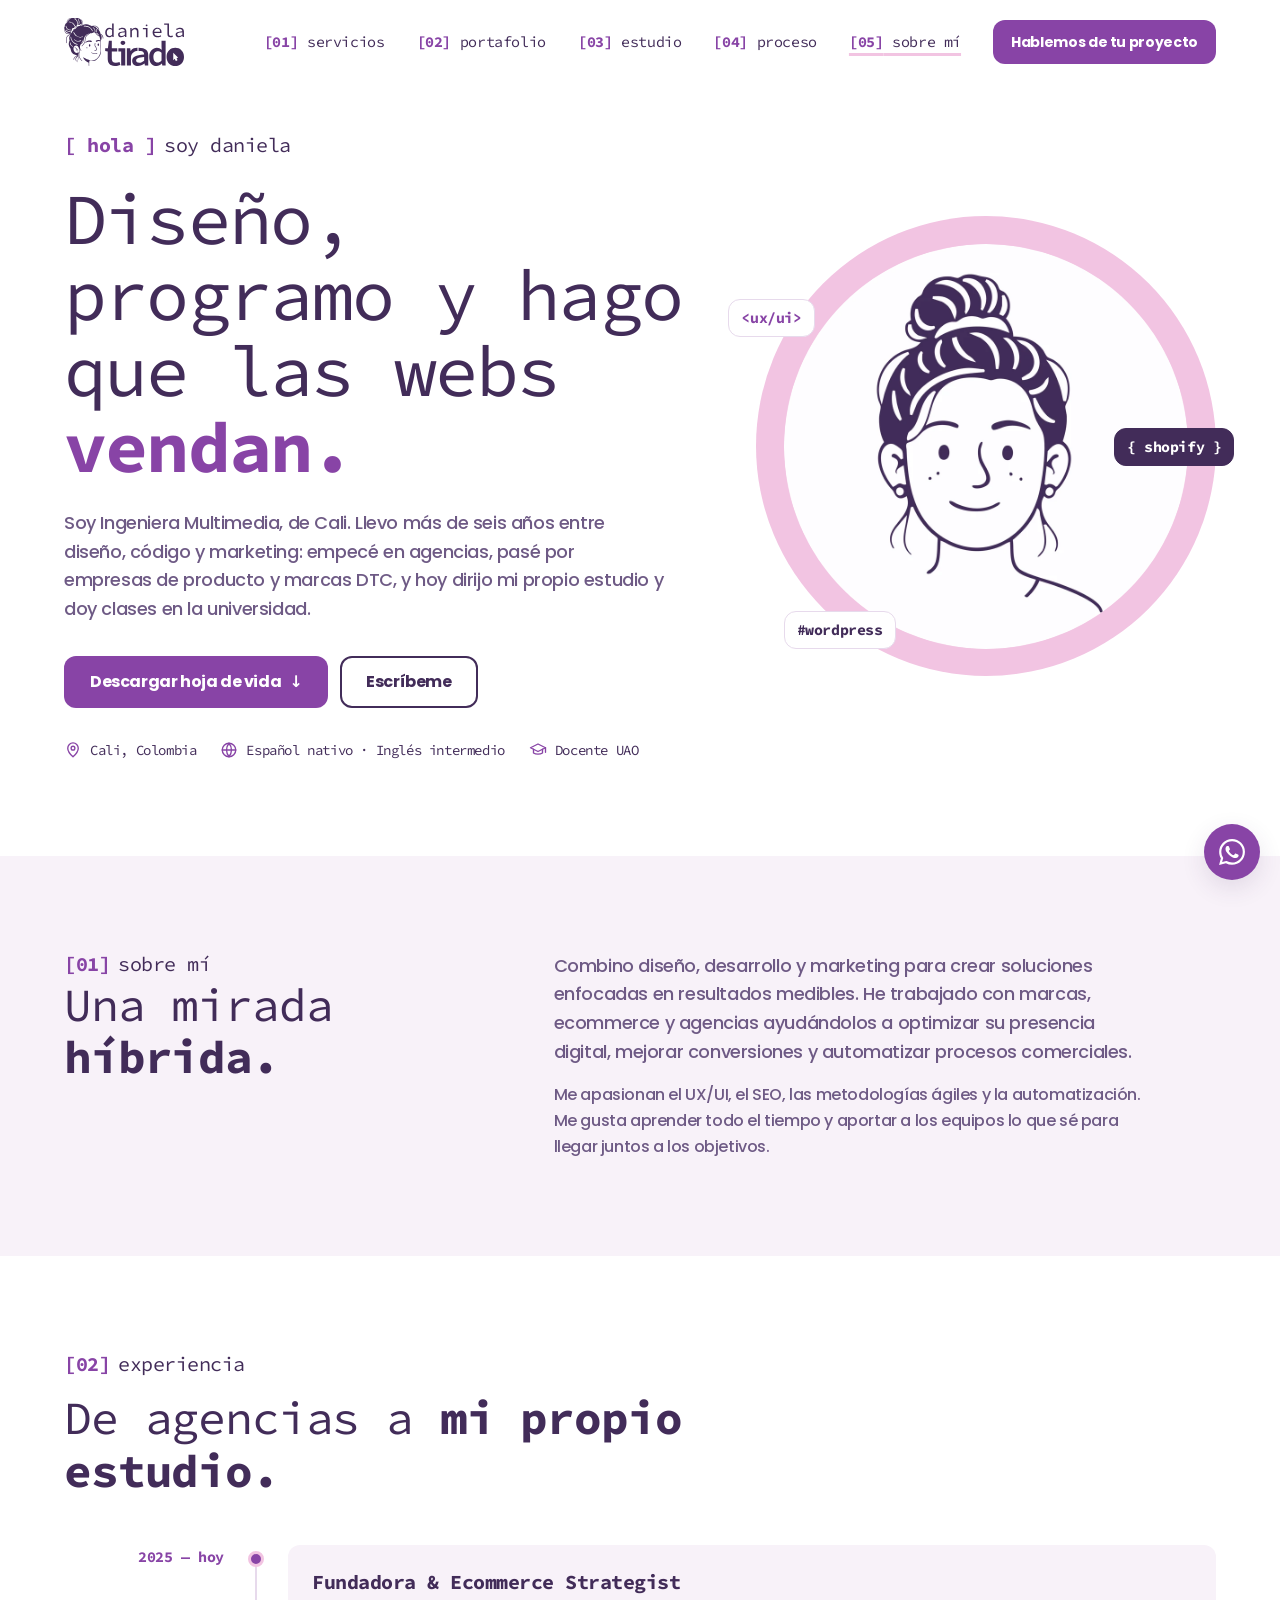
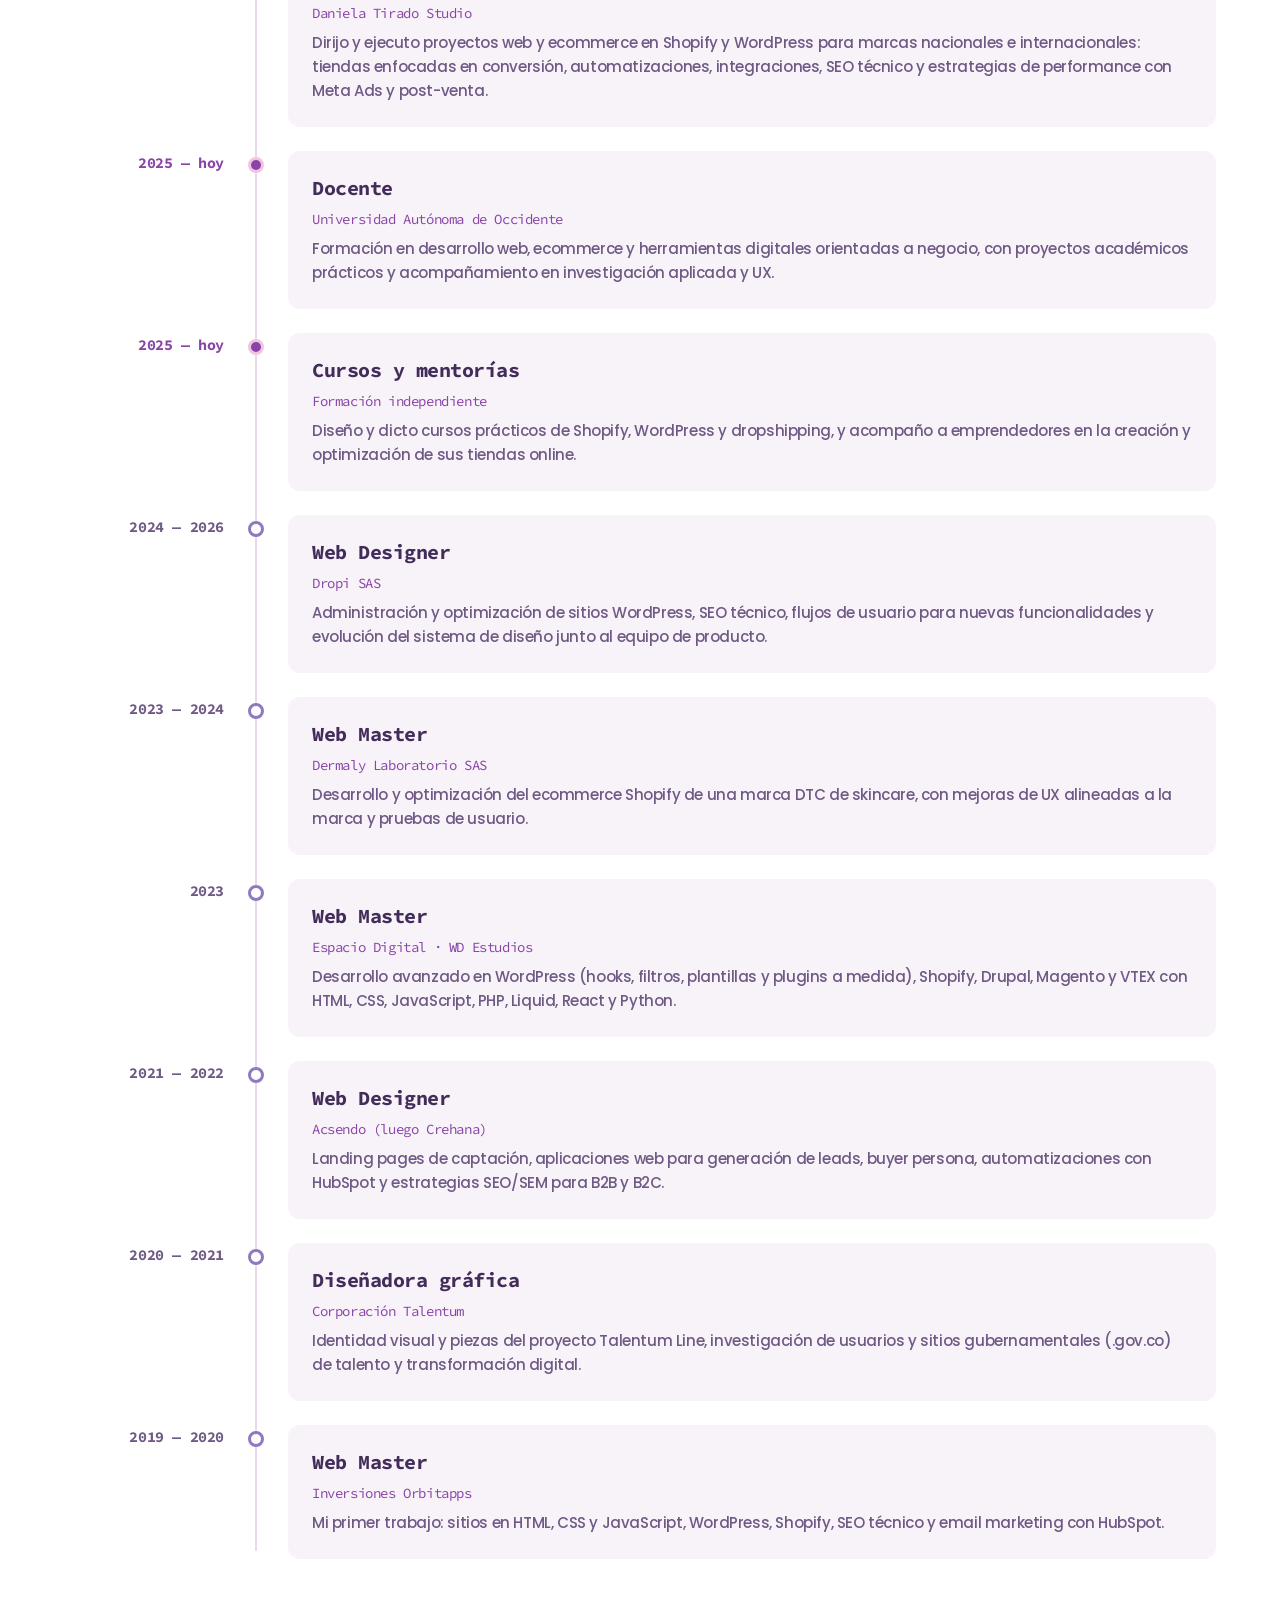
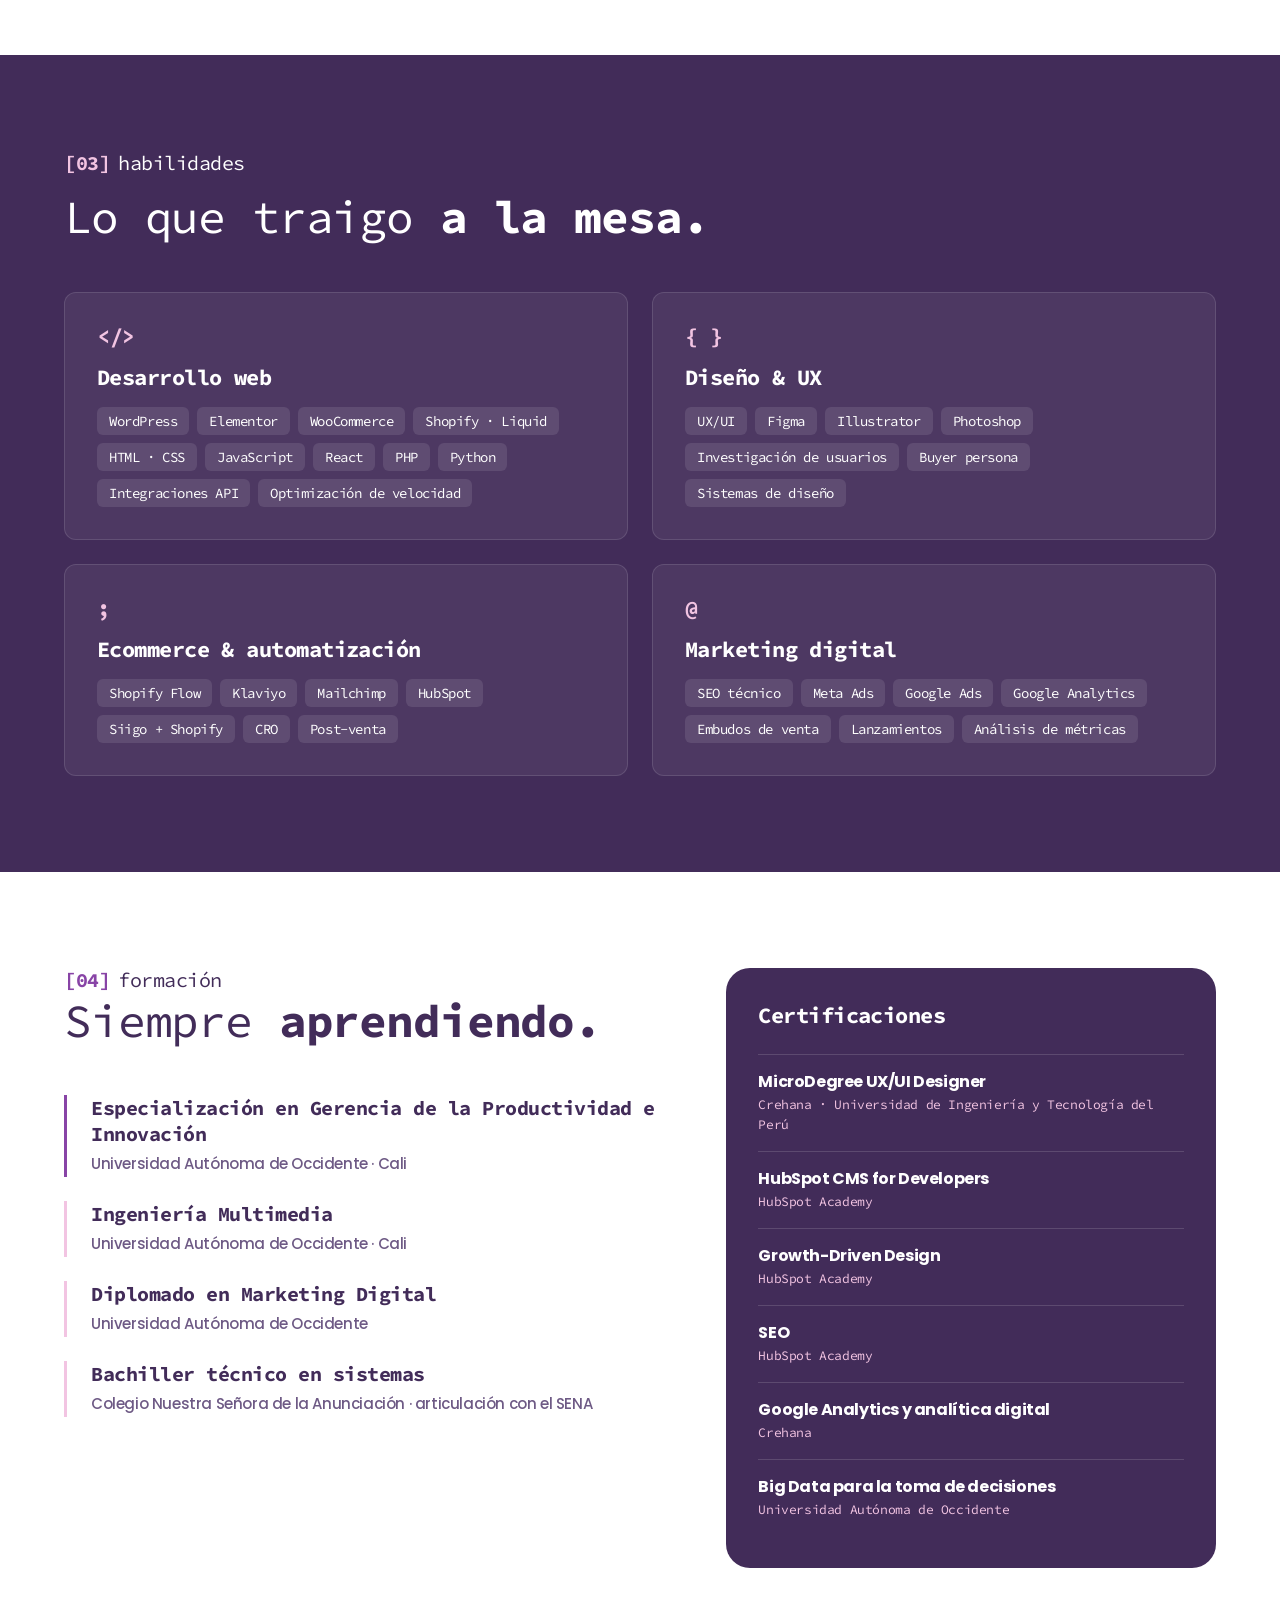
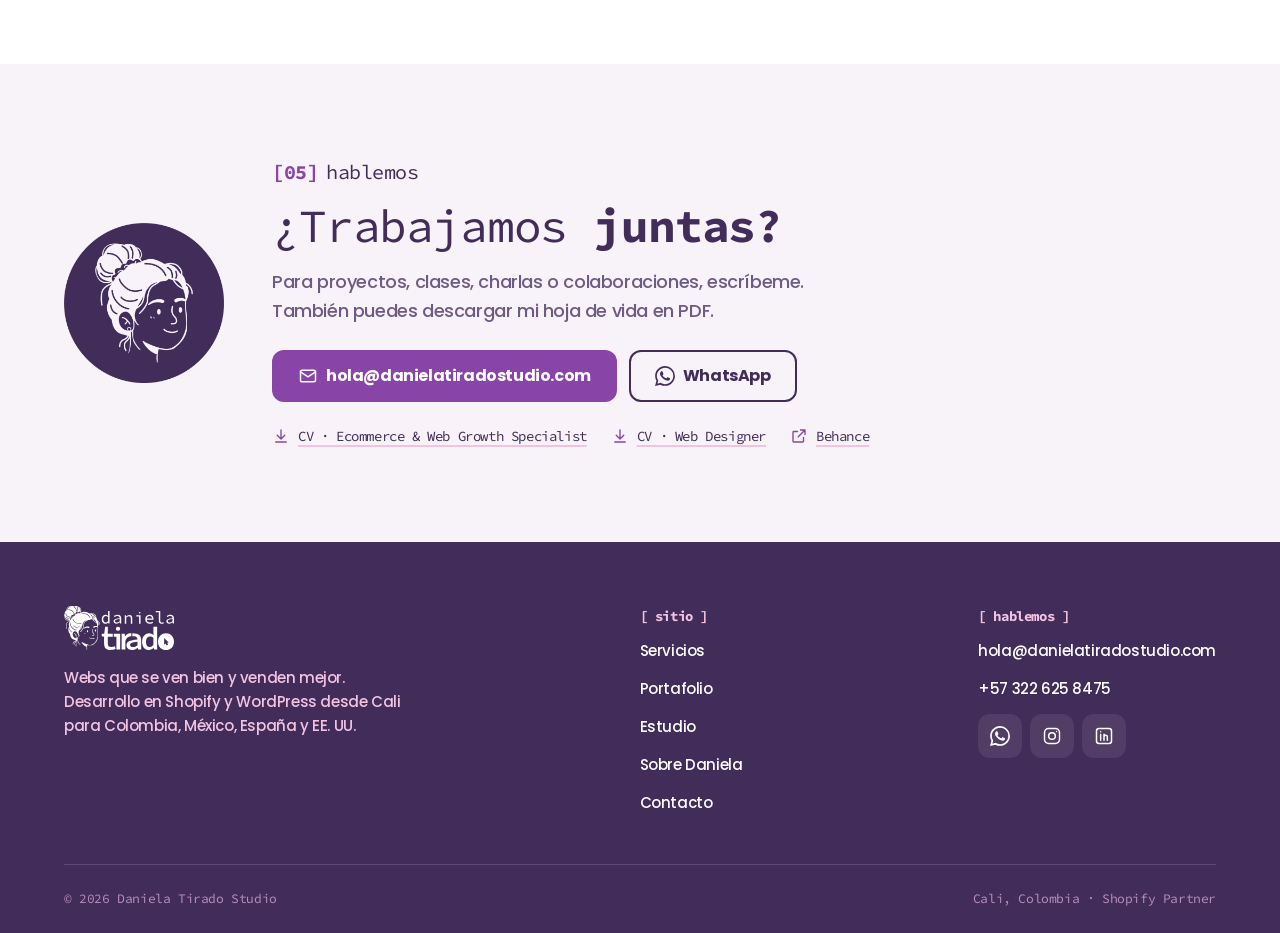
==== daniela.html @ 070b0f0b "Nuevos contenidos" ====
<!doctype html>
<html lang="es">
<head>
<meta charset="utf-8">
<meta name="viewport" content="width=device-width, initial-scale=1">
<title>Daniela Tirado · Hoja de vida</title>
<meta name="description" content="Daniela Tirado, Ingeniera Multimedia de Cali: diseño web, desarrollo en Shopify y WordPress, UX/UI, SEO y marketing digital. Experiencia, formación y hoja de vida.">
<meta property="og:title" content="Daniela Tirado · Hoja de vida">
<meta property="og:description" content="Webs que se ven bien y venden mejor. Shopify, WordPress, SEO y automatizaciones.">
<meta property="og:image" content="/assets/retrato.webp">
<meta name="theme-color" content="#422C59">
<link rel="icon" href="/assets/favicon.png">
<link rel="preconnect" href="https://fonts.googleapis.com">
<link rel="preconnect" href="https://fonts.gstatic.com" crossorigin>
<link href="https://fonts.googleapis.com/css2?family=Poppins:wght@500;700&family=Source+Code+Pro:wght@400;700&display=swap" rel="stylesheet">
<link rel="stylesheet" href="/styles.css">
<script type="application/ld+json">
{"@context":"https://schema.org","@type":"Person","name":"Daniela Tirado","jobTitle":"Ecommerce & Web Growth Specialist","address":{"@type":"PostalAddress","addressLocality":"Cali","addressCountry":"CO"},"alumniOf":"Universidad Autónoma de Occidente","worksFor":{"@type":"Organization","name":"Daniela Tirado Studio"},"sameAs":["https://www.behance.net/danielatirado"]}
</script>
</head>
<body>

<!-- Íconos (trazo lineal uniforme) -->
<svg width="0" height="0" style="position:absolute" aria-hidden="true">
  <symbol id="i-whatsapp" viewBox="0 0 24 24"><path d="M17.47 14.38c-.3-.15-1.76-.87-2.03-.97-.27-.1-.47-.15-.67.15-.2.3-.77.97-.94 1.16-.17.2-.35.22-.64.07-.3-.15-1.26-.46-2.39-1.47-.88-.79-1.48-1.76-1.65-2.06-.17-.3-.02-.46.13-.61.13-.13.3-.35.45-.52.15-.17.2-.3.3-.5.1-.2.05-.37-.03-.52-.07-.15-.67-1.61-.92-2.2-.24-.58-.49-.5-.67-.51h-.57c-.2 0-.52.07-.79.37-.27.3-1.04 1.02-1.04 2.48s1.07 2.88 1.21 3.07c.15.2 2.1 3.2 5.08 4.49.71.31 1.26.49 1.7.63.71.22 1.36.19 1.87.12.57-.09 1.76-.72 2-1.41.25-.7.25-1.29.17-1.41-.07-.13-.27-.2-.57-.35m-5.42 7.4h-.01a9.87 9.87 0 0 1-5.03-1.38l-.36-.21-3.74.98 1-3.65-.24-.37a9.86 9.86 0 0 1-1.51-5.26c0-5.45 4.44-9.88 9.89-9.88 2.64 0 5.12 1.03 6.99 2.9a9.83 9.83 0 0 1 2.89 6.99c0 5.45-4.44 9.88-9.88 9.88m8.41-18.3A11.82 11.82 0 0 0 12.05 0C5.5 0 .16 5.34.16 11.89c0 2.1.55 4.14 1.59 5.95L.06 24l6.3-1.65a11.88 11.88 0 0 0 5.68 1.45h.01c6.55 0 11.89-5.34 11.89-11.89a11.82 11.82 0 0 0-3.48-8.41Z"/></symbol>
  <symbol id="i-mail" viewBox="0 0 24 24"><rect x="3" y="5" width="18" height="14" rx="2"/><path d="m3 7 9 6 9-6"/></symbol>
  <symbol id="i-pin" viewBox="0 0 24 24"><path d="M12 21s7-6.2 7-11.5a7 7 0 0 0-14 0C5 14.8 12 21 12 21z"/><circle cx="12" cy="9.5" r="2.5"/></symbol>
  <symbol id="i-instagram" viewBox="0 0 24 24"><rect x="3" y="3" width="18" height="18" rx="5"/><circle cx="12" cy="12" r="4"/><path d="M17.5 6.5h.01"/></symbol>
  <symbol id="i-linkedin" viewBox="0 0 24 24"><rect x="3" y="3" width="18" height="18" rx="3"/><path d="M8 10v7M8 7v.01M12 17v-4a2 2 0 0 1 4 0v4M12 10v7"/></symbol>
  <symbol id="i-check" viewBox="0 0 24 24"><circle cx="12" cy="12" r="9"/><path d="m8 12 3 3 5-6"/></symbol>
  <symbol id="i-alert" viewBox="0 0 24 24"><circle cx="12" cy="12" r="9"/><path d="M12 8v5M12 16v.01"/></symbol>
  <symbol id="i-globe" viewBox="0 0 24 24"><circle cx="12" cy="12" r="9"/><path d="M3 12h18M12 3a14 14 0 0 1 0 18M12 3a14 14 0 0 0 0 18"/></symbol>
  <symbol id="i-cap" viewBox="0 0 24 24"><path d="m2 9 10-5 10 5-10 5z"/><path d="M6 11v5c3 2 9 2 12 0v-5M22 9v6"/></symbol>
  <symbol id="i-download" viewBox="0 0 24 24"><path d="M12 4v12M7 11l5 5 5-5M5 20h14"/></symbol>
  <symbol id="i-external" viewBox="0 0 24 24"><path d="M14 4h6v6M20 4l-9 9M18 14v5a1 1 0 0 1-1 1H5a1 1 0 0 1-1-1V7a1 1 0 0 1 1-1h5"/></symbol>
</svg>

<header class="nav" id="top">
  <div class="container nav__inner">
    <a href="/" class="nav__logo" aria-label="Daniela Tirado Studio, inicio"><img src="/assets/logo.svg" alt="Daniela Tirado Studio" width="120" height="48"></a>
    <button class="nav__toggle" aria-label="Abrir menú" aria-expanded="false" aria-controls="menu"><span></span><span></span></button>
    <nav class="nav__menu" id="menu" aria-label="Principal">
      <a href="/#servicios"><b>[01]</b> servicios</a>
      <a href="/portafolio.html"><b>[02]</b> portafolio</a>
      <a href="/#estudio"><b>[03]</b> estudio</a>
      <a href="/#proceso"><b>[04]</b> proceso</a>
      <a href="/daniela.html" aria-current="page"><b>[05]</b> sobre mí</a>
      <a href="/#contacto" class="btn btn--primary btn--sm">Hablemos de tu proyecto</a>
    </nav>
  </div>
</header>

<main class="cv">
<section class="container cv-hero">
  <div class="cv-hero__text">
    <p class="marker reveal"><b>[ hola ]</b><span>soy daniela</span></p>
    <h1 class="display reveal" style="--d:.1s">Diseño, programo y hago que las webs <strong class="kw">vendan.</strong></h1>
    <p class="lead reveal" style="--d:.2s">Soy Ingeniera Multimedia, de Cali. Llevo más de seis años entre diseño, código y marketing: empecé en agencias, pasé por empresas de producto y marcas DTC, y hoy dirijo mi propio estudio y doy clases en la universidad.</p>
    <div class="hero__ctas reveal" style="--d:.3s">
      <a class="btn btn--primary" href="/assets/cv/daniela-tirado-ecommerce-web-growth.pdf" download>Descargar hoja de vida <span class="arrow">↓</span></a>
      <a class="btn btn--secondary" href="#contacto-daniela">Escríbeme</a>
    </div>
    <ul class="cv-facts reveal" style="--d:.4s">
      <li><svg class="icon"><use href="#i-pin"/></svg>Cali, Colombia</li>
      <li><svg class="icon"><use href="#i-globe"/></svg>Español nativo · Inglés intermedio</li>
      <li><svg class="icon"><use href="#i-cap"/></svg>Docente UAO</li>
    </ul>
  </div>
  <div class="cv-hero__art reveal" style="--d:.2s" aria-hidden="true">
    <div class="cv-hero__ring"></div>
    <img src="/assets/retrato.webp" alt="" width="460" height="460" class="float">
    <span class="cv-hero__tag cv-hero__tag--a">&lt;ux/ui&gt;</span>
    <span class="cv-hero__tag cv-hero__tag--b">{ shopify }</span>
    <span class="cv-hero__tag cv-hero__tag--c">#wordpress</span>
  </div>
</section>

<section class="section section--soft">
  <div class="container cv-about">
    <div>
      <p class="marker reveal"><b>[01]</b><span>sobre mí</span></p>
      <h2 class="reveal">Una mirada <strong>híbrida.</strong></h2>
    </div>
    <div class="cv-about__body">
      <p class="lead reveal">Combino diseño, desarrollo y marketing para crear soluciones enfocadas en resultados medibles. He trabajado con marcas, ecommerce y agencias ayudándolos a optimizar su presencia digital, mejorar conversiones y automatizar procesos comerciales.</p>
      <p class="reveal">Me apasionan el UX/UI, el SEO, las metodologías ágiles y la automatización. Me gusta aprender todo el tiempo y aportar a los equipos lo que sé para llegar juntos a los objetivos.</p>
    </div>
  </div>
</section>

<section class="section">
  <div class="container">
    <div class="section__head">
      <p class="marker reveal"><b>[02]</b><span>experiencia</span></p>
      <h2 class="reveal">De agencias a <strong>mi propio estudio.</strong></h2>
    </div>
    <ol class="timeline">
      <li class="tl reveal tl--now">
        <span class="tl__date">2025 — hoy</span>
        <div class="tl__body"><h3>Fundadora &amp; Ecommerce Strategist</h3><p class="tl__org">Daniela Tirado Studio</p>
        <p>Dirijo y ejecuto proyectos web y ecommerce en Shopify y WordPress para marcas nacionales e internacionales: tiendas enfocadas en conversión, automatizaciones, integraciones, SEO técnico y estrategias de performance con Meta Ads y post-venta.</p></div>
      </li>
      <li class="tl reveal tl--now">
        <span class="tl__date">2025 — hoy</span>
        <div class="tl__body"><h3>Docente</h3><p class="tl__org">Universidad Autónoma de Occidente</p>
        <p>Formación en desarrollo web, ecommerce y herramientas digitales orientadas a negocio, con proyectos académicos prácticos y acompañamiento en investigación aplicada y UX.</p></div>
      </li>
      <li class="tl reveal tl--now">
        <span class="tl__date">2025 — hoy</span>
        <div class="tl__body"><h3>Cursos y mentorías</h3><p class="tl__org">Formación independiente</p>
        <p>Diseño y dicto cursos prácticos de Shopify, WordPress y dropshipping, y acompaño a emprendedores en la creación y optimización de sus tiendas online.</p></div>
      </li>
      <li class="tl reveal">
        <span class="tl__date">2024 — 2026</span>
        <div class="tl__body"><h3>Web Designer</h3><p class="tl__org">Dropi SAS</p>
        <p>Administración y optimización de sitios WordPress, SEO técnico, flujos de usuario para nuevas funcionalidades y evolución del sistema de diseño junto al equipo de producto.</p></div>
      </li>
      <li class="tl reveal">
        <span class="tl__date">2023 — 2024</span>
        <div class="tl__body"><h3>Web Master</h3><p class="tl__org">Dermaly Laboratorio SAS</p>
        <p>Desarrollo y optimización del ecommerce Shopify de una marca DTC de skincare, con mejoras de UX alineadas a la marca y pruebas de usuario.</p></div>
      </li>
      <li class="tl reveal">
        <span class="tl__date">2023</span>
        <div class="tl__body"><h3>Web Master</h3><p class="tl__org">Espacio Digital · WD Estudios</p>
        <p>Desarrollo avanzado en WordPress (hooks, filtros, plantillas y plugins a medida), Shopify, Drupal, Magento y VTEX con HTML, CSS, JavaScript, PHP, Liquid, React y Python.</p></div>
      </li>
      <li class="tl reveal">
        <span class="tl__date">2021 — 2022</span>
        <div class="tl__body"><h3>Web Designer</h3><p class="tl__org">Acsendo (luego Crehana)</p>
        <p>Landing pages de captación, aplicaciones web para generación de leads, buyer persona, automatizaciones con HubSpot y estrategias SEO/SEM para B2B y B2C.</p></div>
      </li>
      <li class="tl reveal">
        <span class="tl__date">2020 — 2021</span>
        <div class="tl__body"><h3>Diseñadora gráfica</h3><p class="tl__org">Corporación Talentum</p>
        <p>Identidad visual y piezas del proyecto Talentum Line, investigación de usuarios y sitios gubernamentales (.gov.co) de talento y transformación digital.</p></div>
      </li>
      <li class="tl reveal">
        <span class="tl__date">2019 — 2020</span>
        <div class="tl__body"><h3>Web Master</h3><p class="tl__org">Inversiones Orbitapps</p>
        <p>Mi primer trabajo: sitios en HTML, CSS y JavaScript, WordPress, Shopify, SEO técnico y email marketing con HubSpot.</p></div>
      </li>
    </ol>
  </div>
</section>

<section class="section section--dark on-dark">
  <div class="container">
    <div class="section__head">
      <p class="marker reveal"><b>[03]</b><span>habilidades</span></p>
      <h2 class="reveal">Lo que traigo <strong>a la mesa.</strong></h2>
    </div>
    <div class="skills">
      <div class="skill reveal"><span class="skill__glyph">&lt;/&gt;</span><h3>Desarrollo web</h3>
        <ul class="chips"><li>WordPress</li><li>Elementor</li><li>WooCommerce</li><li>Shopify · Liquid</li><li>HTML · CSS</li><li>JavaScript</li><li>React</li><li>PHP</li><li>Python</li><li>Integraciones API</li><li>Optimización de velocidad</li></ul></div>
      <div class="skill reveal" style="--d:.08s"><span class="skill__glyph">{ }</span><h3>Diseño &amp; UX</h3>
        <ul class="chips"><li>UX/UI</li><li>Figma</li><li>Illustrator</li><li>Photoshop</li><li>Investigación de usuarios</li><li>Buyer persona</li><li>Sistemas de diseño</li></ul></div>
      <div class="skill reveal" style="--d:.16s"><span class="skill__glyph">;</span><h3>Ecommerce &amp; automatización</h3>
        <ul class="chips"><li>Shopify Flow</li><li>Klaviyo</li><li>Mailchimp</li><li>HubSpot</li><li>Siigo + Shopify</li><li>CRO</li><li>Post-venta</li></ul></div>
      <div class="skill reveal" style="--d:.24s"><span class="skill__glyph">@</span><h3>Marketing digital</h3>
        <ul class="chips"><li>SEO técnico</li><li>Meta Ads</li><li>Google Ads</li><li>Google Analytics</li><li>Embudos de venta</li><li>Lanzamientos</li><li>Análisis de métricas</li></ul></div>
    </div>
  </div>
</section>

<section class="section">
  <div class="container cv-edu">
    <div>
      <p class="marker reveal"><b>[04]</b><span>formación</span></p>
      <h2 class="reveal">Siempre <strong>aprendiendo.</strong></h2>
      <ul class="edu">
        <li class="reveal"><h3>Especialización en Gerencia de la Productividad e Innovación</h3><p>Universidad Autónoma de Occidente · Cali</p></li>
        <li class="reveal"><h3>Ingeniería Multimedia</h3><p>Universidad Autónoma de Occidente · Cali</p></li>
        <li class="reveal"><h3>Diplomado en Marketing Digital</h3><p>Universidad Autónoma de Occidente</p></li>
        <li class="reveal"><h3>Bachiller técnico en sistemas</h3><p>Colegio Nuestra Señora de la Anunciación · articulación con el SENA</p></li>
      </ul>
    </div>
    <div class="certs reveal">
      <h3 class="certs__title">Certificaciones</h3>
      <ul>
        <li><strong>MicroDegree UX/UI Designer</strong><span>Crehana · Universidad de Ingeniería y Tecnología del Perú</span></li>
        <li><strong>HubSpot CMS for Developers</strong><span>HubSpot Academy</span></li>
        <li><strong>Growth-Driven Design</strong><span>HubSpot Academy</span></li>
        <li><strong>SEO</strong><span>HubSpot Academy</span></li>
        <li><strong>Google Analytics y analítica digital</strong><span>Crehana</span></li>
        <li><strong>Big Data para la toma de decisiones</strong><span>Universidad Autónoma de Occidente</span></li>
      </ul>
    </div>
  </div>
</section>

<section class="section section--soft" id="contacto-daniela">
  <div class="container cv-cta">
    <img src="/assets/retrato-dark.webp" alt="" width="160" height="160" class="cv-cta__img float">
    <div class="cv-cta__text">
      <p class="marker"><b>[05]</b><span>hablemos</span></p>
      <h2>¿Trabajamos <strong>juntas?</strong></h2>
      <p class="lead">Para proyectos, clases, charlas o colaboraciones, escríbeme. También puedes descargar mi hoja de vida en PDF.</p>
      <div class="hero__ctas">
        <a class="btn btn--primary" href="mailto:hola@danielatiradostudio.com"><svg class="icon"><use href="#i-mail"/></svg>hola@danielatiradostudio.com</a>
        <a class="btn btn--secondary" href="https://wa.me/573226258475" target="_blank" rel="noopener"><svg class="icon icon--fill"><use href="#i-whatsapp"/></svg>WhatsApp</a>
      </div>
      <div class="cv-downloads">
        <a href="/assets/cv/daniela-tirado-ecommerce-web-growth.pdf" download><svg class="icon"><use href="#i-download"/></svg>CV · Ecommerce &amp; Web Growth Specialist</a>
        <a href="/assets/cv/daniela-tirado-web-designer.pdf" download><svg class="icon"><use href="#i-download"/></svg>CV · Web Designer</a>
        <a href="https://www.behance.net/danielatirado" target="_blank" rel="noopener"><svg class="icon"><use href="#i-external"/></svg>Behance</a>
      </div>
    </div>
  </div>
</section>
</main>

<footer class="footer">
  <div class="container">
    <div class="footer__inner">
      <div class="footer__brand">
        <img src="/assets/logo.svg" alt="Daniela Tirado Studio" width="110" height="44">
        <p>Webs que se ven bien y venden mejor. Desarrollo en Shopify y WordPress desde Cali para Colombia, México, España y EE. UU.</p>
      </div>
      <div class="footer__col">
        <h4>[ sitio ]</h4>
        <a href="/#servicios">Servicios</a><a href="/portafolio.html">Portafolio</a><a href="/#estudio">Estudio</a><a href="/daniela.html">Sobre Daniela</a><a href="/#contacto">Contacto</a>
      </div>
      <div class="footer__col">
        <h4>[ hablemos ]</h4>
        <a href="mailto:hola@danielatiradostudio.com">hola@danielatiradostudio.com</a>
        <a href="https://wa.me/573226258475" target="_blank" rel="noopener">+57 322 625 8475</a>
        <div class="footer__social">
          <a href="https://wa.me/573226258475" target="_blank" rel="noopener" aria-label="WhatsApp"><svg class="icon icon--fill"><use href="#i-whatsapp"/></svg></a>
          <a href="#" aria-label="Instagram"><svg class="icon"><use href="#i-instagram"/></svg></a>
          <a href="#" aria-label="LinkedIn"><svg class="icon"><use href="#i-linkedin"/></svg></a>
        </div>
      </div>
    </div>
    <div class="footer__copy"><span>© <span id="year">2026</span> Daniela Tirado Studio</span><span>Cali, Colombia · Shopify Partner</span></div>
  </div>
</footer>

<a class="wa-float" href="https://wa.me/573226258475" target="_blank" rel="noopener" aria-label="Escríbenos por WhatsApp"><svg class="icon icon--fill"><use href="#i-whatsapp"/></svg></a>

<script src="/main.js" defer></script>
</body>
</html>
---- styles.css ----
/* ==========================================================
   Daniela Tirado Studio — estilos del sitio
   Basado en el sistema de diseño "Daniela Tirado Studio"
   (tokens de color, tipografía, espaciado, radios y sombras)
   ========================================================== */
:root{
  /* Paleta de marca */
  --morado-profundo:#422C59; --morado:#8844A6; --rosa:#F2C4E2; --malva:#B98EBF; --lavanda:#907ABF;
  --blanco:#FFFFFF; --negro:#0A0A0A;
  /* Tokens semánticos (tema claro) */
  --surface:var(--blanco); --surface-soft:#F8F2F9; --surface-inverse:var(--morado-profundo);
  --ink:var(--morado-profundo); --ink-muted:#6E5A85; --ink-inverse:var(--blanco);
  --brand:var(--morado); --on-brand:var(--blanco); --accent:var(--rosa);
  --link:var(--morado); --border:var(--lavanda); --border-soft:#E7DAEC; --focus:var(--morado);
  /* Tipografía */
  --font-mono:"Source Code Pro", ui-monospace, Menlo, monospace;
  --font-sans:Poppins, system-ui, sans-serif;
  --tracking:-0.025em;
  /* Espaciado (escala de 4 px) */
  --space-1:4px; --space-2:8px; --space-3:12px; --space-4:16px; --space-6:24px;
  --space-8:32px; --space-12:48px; --space-16:64px; --space-24:96px;
  /* Radios y sombras */
  --radius-sm:6px; --radius-md:12px; --radius-lg:24px; --radius-full:999px;
  --shadow-card:0 8px 24px rgba(66,44,89,.12);
  --ease:cubic-bezier(.22,1,.36,1);
}

*{box-sizing:border-box}
html{scroll-behavior:smooth;scroll-padding-top:96px}
body{margin:0;font:500 16px/26px var(--font-sans);letter-spacing:var(--tracking);background:var(--surface);color:var(--ink);-webkit-font-smoothing:antialiased;overflow-x:hidden}
img{max-width:100%;display:block;height:auto}
a{color:var(--link);text-decoration:none}
p{margin:0}
:focus-visible{outline:2px solid var(--focus);outline-offset:2px}

/* Títulos: Source Code Pro, primera parte Regular y palabra clave Bold */
h1,h2,h3{font-family:var(--font-mono);color:var(--ink);margin:0;letter-spacing:var(--tracking);font-weight:400}
h1 strong,h2 strong,h3 strong{font-weight:700}
.display{font-size:clamp(40px,5.6vw,72px);line-height:1.06}
h2{font-size:clamp(30px,3.6vw,48px);line-height:1.14}
h3{font-size:24px;line-height:30px;font-weight:700}
.lead{font-size:clamp(17px,1.4vw,20px);line-height:1.6;color:var(--ink-muted);max-width:600px}
.mono{font-family:var(--font-mono)}
.small{font-size:14px;line-height:22px;color:var(--ink-muted)}
.hidden{display:none}
.container{width:100%;max-width:1320px;margin:0 auto;padding:0 clamp(var(--space-4),5vw,80px)}

/* Marcador de sección [01] */
.marker{font:700 20px/24px var(--font-mono);letter-spacing:var(--tracking);color:var(--ink);display:inline-flex;gap:var(--space-2);align-items:baseline}
.marker b{color:var(--brand)}
.marker span{font-weight:400}
.on-dark .marker{color:var(--blanco)}
.on-dark .marker b{color:var(--accent)}

/* Botones */
.btn{display:inline-flex;align-items:center;justify-content:center;gap:var(--space-2);min-height:52px;padding:var(--space-3) var(--space-6);border-radius:var(--radius-md);border:2px solid transparent;font:700 16px/20px var(--font-sans);letter-spacing:var(--tracking);cursor:pointer;transition:transform .2s var(--ease),background .2s,color .2s,border-color .2s}
.btn:hover{transform:translateY(-2px)}
.btn--primary{background:var(--brand);color:var(--on-brand)}
.btn--primary:hover{background:var(--morado-profundo);color:var(--on-brand)}
.btn--secondary{background:transparent;color:var(--ink);border-color:var(--ink)}
.btn--secondary:hover{background:var(--ink);color:var(--blanco)}
.btn--accent{background:var(--accent);color:var(--morado-profundo)}
.btn--sm{min-height:44px;padding:var(--space-2) var(--space-4);font-size:14px}
.btn--block{width:100%}
.btn .arrow{transition:transform .25s var(--ease)}
.btn:hover .arrow{transform:translateX(4px)}

/* Íconos (trazo uniforme, estilo lineal) */
.icon{width:20px;height:20px;flex-shrink:0;fill:none;stroke:currentColor;stroke-width:1.8;stroke-linecap:round;stroke-linejoin:round}
.icon--fill{fill:currentColor;stroke:none}

/* ---------- Navbar ---------- */
.nav{position:sticky;top:0;z-index:50;background:var(--surface);transition:box-shadow .3s,border-color .3s;border-bottom:1px solid transparent}
.nav.scrolled{border-bottom-color:var(--border-soft)}
.nav__inner{height:84px;display:flex;align-items:center;justify-content:space-between;gap:var(--space-6)}
.nav__logo img{height:48px;width:auto}
.nav__menu{display:flex;gap:var(--space-8);align-items:center;font:400 15px/20px var(--font-mono);letter-spacing:var(--tracking)}
.nav__menu a:not(.btn){color:var(--ink);text-decoration:underline;text-decoration-color:transparent;text-decoration-thickness:3px;text-underline-offset:6px;transition:text-decoration-color .2s}
.nav__menu a:not(.btn) b{color:var(--brand);font-weight:700}
.nav__menu a:not(.btn):hover,.nav__menu a[aria-current="page"]{text-decoration-color:var(--accent)}
.nav__toggle{display:none;background:none;border:0;width:48px;height:48px;cursor:pointer;position:relative;border-radius:var(--radius-md)}
.nav__toggle span{position:absolute;left:12px;width:24px;height:2px;background:var(--ink);transition:transform .3s var(--ease),top .3s}
.nav__toggle span:first-child{top:19px}.nav__toggle span:last-child{top:28px}
.nav.open .nav__toggle span:first-child{top:24px;transform:rotate(45deg)}
.nav.open .nav__toggle span:last-child{top:24px;transform:rotate(-45deg)}

/* ---------- Hero ---------- */
.hero{display:grid;grid-template-columns:1.1fr .9fr;gap:var(--space-12);align-items:center;padding-top:var(--space-12);padding-bottom:var(--space-24)}
.hero__text{display:flex;flex-direction:column;gap:var(--space-6)}
.eyebrow{font:400 14px/20px var(--font-mono);letter-spacing:var(--tracking);color:var(--brand)}
.display .kw{color:var(--brand)}
.caret{display:inline-block;width:.08em;height:.9em;background:var(--brand);margin-left:.06em;vertical-align:-.08em;animation:blink 1s steps(1) infinite}
.hero__ctas{display:flex;gap:var(--space-3);flex-wrap:wrap;padding-top:var(--space-2)}
.stats{display:grid;grid-template-columns:repeat(3,minmax(0,1fr));gap:var(--space-3);padding-top:var(--space-6);max-width:600px}
.stat{display:flex;flex-direction:column;justify-content:center;gap:var(--space-1);padding:var(--space-4) var(--space-6);border-radius:var(--radius-md);background:var(--surface-soft);color:var(--ink);min-height:104px}
.stat strong{font:700 30px/34px var(--font-mono);letter-spacing:var(--tracking);color:var(--brand)}
.stat span{font-size:14px;line-height:20px;color:var(--ink-muted)}
.hero__art{position:relative;aspect-ratio:1/1.05;max-width:540px;width:100%;justify-self:end}
.hero__blob{position:absolute;right:0;top:0;width:92%;aspect-ratio:1;border-radius:50%;background:var(--rosa);animation:morph 10s ease-in-out infinite}
.hero__portrait{position:absolute;right:4%;top:4%;width:84%;border-radius:50%;animation:float 6s ease-in-out infinite}
.hero__cursor{position:absolute;left:0;bottom:0;width:38%;animation:float 7s ease-in-out infinite reverse}
.hero__chip{position:absolute;right:0;bottom:12%;background:var(--surface);border:1px solid var(--border-soft);border-radius:var(--radius-md);padding:var(--space-3) var(--space-4);font:400 14px/22px var(--font-mono);color:var(--ink);animation:float 5s ease-in-out infinite .6s}
.hero__chip b{color:var(--brand)}

/* ---------- Banda de tecnologías ---------- */
.marquee{background:var(--surface-inverse);color:var(--blanco);overflow:hidden;padding:var(--space-6) 0}
.marquee__track{display:flex;gap:var(--space-12);width:max-content;font:400 20px/24px var(--font-mono);white-space:nowrap;animation:marquee 34s linear infinite}
.marquee__track i{font-style:normal;font-weight:700;color:var(--rosa)}

/* ---------- Secciones ---------- */
.section{padding:var(--space-24) 0}
.section--soft{background:var(--surface-soft)}
.section--dark{background:var(--surface-inverse);color:var(--blanco)}
.section--dark h2,.section--dark h3{color:var(--blanco)}
.section__head{display:flex;flex-direction:column;gap:var(--space-4);margin-bottom:var(--space-12)}
.section__head h2{max-width:820px}
.section__head.split{flex-direction:row;justify-content:space-between;align-items:flex-end;gap:var(--space-12)}
.section__head.split .lead{max-width:420px}

.grid{display:grid;gap:var(--space-8)}
.grid--3{grid-template-columns:repeat(3,minmax(0,1fr))}
.grid--2{grid-template-columns:repeat(2,minmax(0,1fr))}

/* Tarjeta de servicio */
.card{background:var(--surface-soft);border-radius:var(--radius-md);padding:var(--space-8);display:flex;flex-direction:column;gap:var(--space-3);transition:box-shadow .25s var(--ease),transform .25s var(--ease)}
.card:hover{box-shadow:var(--shadow-card);transform:translateY(-4px)}
.card__glyph{font:700 24px/1 var(--font-mono);color:var(--brand);height:48px;width:48px;border-radius:var(--radius-md);background:var(--surface);display:flex;align-items:center;justify-content:center;margin-bottom:var(--space-2)}
.card h3{font-size:22px;line-height:28px}
.card p{font-size:15px;line-height:24px;color:var(--ink-muted)}
.card--dark{background:var(--surface-inverse)}
.card--dark h3{color:var(--blanco)}
.card--dark p{color:var(--rosa)}
.card--dark .card__glyph{background:var(--morado);color:var(--blanco)}

/* ---------- Proyectos ---------- */
.project{display:flex;flex-direction:column;gap:var(--space-4);color:var(--ink)}
.project__img{position:relative;border-radius:var(--radius-lg);overflow:hidden;aspect-ratio:16/10;background:var(--surface-soft);border:1px solid var(--border-soft)}
.project__img img{width:100%;height:100%;object-fit:cover;object-position:top;transition:transform 1.2s var(--ease)}
.project:hover .project__img img{transform:scale(1.04)}
.project__img::after{content:"Visitar sitio →";position:absolute;left:var(--space-4);bottom:var(--space-4);background:var(--surface);color:var(--ink);font:700 14px/20px var(--font-sans);padding:var(--space-2) var(--space-4);border-radius:var(--radius-md);opacity:0;transform:translateY(8px);transition:opacity .3s var(--ease),transform .3s var(--ease)}
.project:hover .project__img::after{opacity:1;transform:none}
.project__meta{display:flex;justify-content:space-between;align-items:baseline;gap:var(--space-3);flex-wrap:wrap}
.project__meta h3{font-size:24px}
.project p{color:var(--ink-muted);font-size:15px;line-height:24px}
.tags{display:flex;gap:var(--space-2);flex-wrap:wrap}
.tag{font:400 13px/18px var(--font-mono);color:var(--ink);background:var(--surface-soft);padding:var(--space-1) var(--space-3);border-radius:var(--radius-sm)}
.tag--brand{background:var(--rosa);color:var(--morado-profundo)}
.center{display:flex;justify-content:center;margin-top:var(--space-12)}

/* Filtros del portafolio */
.filters{display:flex;gap:var(--space-2);flex-wrap:wrap;margin-bottom:var(--space-12)}
.filter{font:400 14px/20px var(--font-mono);letter-spacing:var(--tracking);color:var(--ink);background:var(--surface);border:1.5px solid var(--border);border-radius:var(--radius-full);padding:var(--space-2) var(--space-4);cursor:pointer;min-height:44px;transition:background .2s,color .2s,border-color .2s}
.filter:hover{border-color:var(--ink)}
.filter[aria-pressed="true"]{background:var(--ink);color:var(--blanco);border-color:var(--ink)}
.filter .count{opacity:.7;margin-left:var(--space-1)}
.portfolio-grid .project{animation:fadeUp .6s var(--ease) both}
.empty{text-align:center;color:var(--ink-muted);padding:var(--space-12) 0}

/* Encabezado de página interna */
.page-hero{padding-top:var(--space-16);padding-bottom:var(--space-12);display:flex;flex-direction:column;gap:var(--space-4)}
.page-hero .display{max-width:900px}

/* ---------- El estudio ---------- */
.about{display:grid;grid-template-columns:400px 1fr;gap:var(--space-16);align-items:start}
.about__side{display:flex;flex-direction:column;gap:var(--space-6)}
.about__side img{width:min(340px,80%)}
.about__main{display:flex;flex-direction:column;gap:var(--space-6)}
.values{display:grid;grid-template-columns:repeat(2,minmax(0,1fr));gap:var(--space-6);padding-top:var(--space-2)}
.values div{border-top:2px solid var(--ink);padding-top:var(--space-4);display:flex;flex-direction:column;gap:var(--space-1)}
.values div:nth-child(n+3){border-color:var(--brand)}
.values strong{font:700 18px/24px var(--font-mono);color:var(--ink)}
.values span{color:var(--ink-muted);font-size:15px;line-height:22px}

/* ---------- Proceso ---------- */
.steps{list-style:none;margin:0;padding:0;display:grid;grid-template-columns:repeat(4,minmax(0,1fr));gap:var(--space-8)}
.steps li{border-top:1px solid var(--lavanda);padding-top:var(--space-6);display:flex;flex-direction:column;gap:var(--space-3)}
.steps .num{font:700 40px/1 var(--font-mono);color:var(--rosa)}
.steps h3{font-size:22px;line-height:28px}
.steps p{color:var(--rosa);font-size:15px;line-height:24px}

/* ---------- Contacto ---------- */
.contact{display:grid;grid-template-columns:1fr minmax(0,580px);gap:var(--space-16);align-items:start}
.contact__info{display:flex;flex-direction:column;gap:var(--space-6)}
.contact__list{list-style:none;padding:0;margin:var(--space-2) 0 0;display:flex;flex-direction:column;gap:var(--space-4)}
.contact__list li,.contact__list a{display:flex;align-items:center;gap:var(--space-4);font:700 clamp(16px,1.5vw,19px)/1.3 var(--font-sans);color:var(--ink);word-break:break-word}
.contact__list a:hover{color:var(--brand)}
.ico{width:48px;height:48px;flex-shrink:0;border-radius:var(--radius-md);display:flex;align-items:center;justify-content:center;background:var(--surface-soft);color:var(--brand);transition:background .2s,color .2s}
.contact__list a:hover .ico{background:var(--brand);color:var(--blanco)}
.form{background:var(--surface);border:1.5px solid var(--border-soft);border-radius:var(--radius-lg);padding:clamp(var(--space-6),4vw,var(--space-12));display:flex;flex-direction:column;gap:var(--space-4)}
.form__title{font:700 20px/24px var(--font-mono);color:var(--ink)}
.form__grid{display:grid;grid-template-columns:repeat(2,minmax(0,1fr));gap:var(--space-4)}
.field{display:flex;flex-direction:column;gap:var(--space-2)}
.field label{font:400 14px/20px var(--font-mono);color:var(--ink)}
.input{width:100%;font:500 16px/24px var(--font-sans);letter-spacing:var(--tracking);color:var(--ink);background:var(--surface);border:1.5px solid var(--border);border-radius:var(--radius-sm);padding:var(--space-3) var(--space-4);min-height:50px;transition:border-color .2s,box-shadow .2s}
.input::placeholder{color:var(--ink-muted);opacity:.8}
.input:focus{outline:2px solid var(--focus);outline-offset:2px;border-color:var(--focus)}
textarea.input{resize:vertical;min-height:120px}
select.input{appearance:none;background-image:url("data:image/svg+xml,%3Csvg xmlns='http://www.w3.org/2000/svg' width='20' height='20' viewBox='0 0 24 24' fill='none' stroke='%23422C59' stroke-width='2' stroke-linecap='round' stroke-linejoin='round'%3E%3Cpath d='m6 9 6 6 6-6'/%3E%3C/svg%3E");background-repeat:no-repeat;background-position:right 14px center;padding-right:44px}
.form__status{display:none;align-items:flex-start;gap:var(--space-3);padding:var(--space-4);border-radius:var(--radius-md);font-size:15px;line-height:22px}
.form__status.is-ok{display:flex;background:var(--surface-soft);color:var(--ink)}
.form__status.is-error{display:flex;background:#FBEAEA;color:#8A1F2B}
.form.is-sending .btn{opacity:.7;pointer-events:none}

/* ---------- Footer ---------- */
.footer{background:var(--surface-inverse);color:var(--blanco);padding:var(--space-16) 0 var(--space-6)}
.footer__inner{display:flex;justify-content:space-between;align-items:flex-start;gap:var(--space-8);flex-wrap:wrap}
.footer__brand{display:flex;flex-direction:column;gap:var(--space-4);max-width:340px}
.footer__brand img{height:44px;width:auto;align-self:flex-start;filter:brightness(0) invert(1)}
.footer__brand p{color:var(--rosa);font-size:15px;line-height:24px}
.footer__col{display:flex;flex-direction:column;gap:var(--space-3)}
.footer__col h4{margin:0;font:700 14px/20px var(--font-mono);color:var(--rosa)}
.footer__col a{color:var(--blanco);font-size:15px}
.footer__col a:hover{color:var(--rosa)}
.footer__social{display:flex;gap:var(--space-2)}
.footer__social a{width:44px;height:44px;border-radius:var(--radius-md);background:rgba(255,255,255,.08);display:flex;align-items:center;justify-content:center;color:var(--blanco);transition:background .2s,color .2s}
.footer__social a:hover{background:var(--rosa);color:var(--morado-profundo)}
.footer__copy{margin-top:var(--space-12);padding-top:var(--space-6);border-top:1px solid rgba(255,255,255,.14);font:400 13px/20px var(--font-mono);color:var(--malva);display:flex;justify-content:space-between;gap:var(--space-4);flex-wrap:wrap}

/* Botón flotante WhatsApp */
.wa-float{position:fixed;right:20px;bottom:20px;z-index:60;width:56px;height:56px;border-radius:var(--radius-full);background:var(--brand);color:var(--blanco);display:flex;align-items:center;justify-content:center;box-shadow:var(--shadow-card);transition:transform .2s var(--ease),background .2s}
.wa-float:hover{transform:scale(1.06);background:var(--morado-profundo);color:var(--blanco)}
.wa-float .icon{width:26px;height:26px}
.wa-float::before{content:"";position:absolute;inset:0;border-radius:inherit;animation:pulse 2.6s infinite}

/* ---------- Animaciones ---------- */
.reveal{opacity:0;transform:translateY(28px);transition:opacity .8s var(--ease),transform .8s var(--ease);transition-delay:var(--d,0s)}
.reveal.in{opacity:1;transform:none}
.float{animation:float 6s ease-in-out infinite}
@keyframes float{0%,100%{translate:0 0}50%{translate:0 -12px}}
@keyframes morph{0%,100%{border-radius:50%}33%{border-radius:46% 54% 52% 48%/55% 45% 55% 45%}66%{border-radius:54% 46% 45% 55%/48% 55% 45% 52%}}
@keyframes marquee{to{transform:translateX(-50%)}}
@keyframes blink{50%{opacity:0}}
@keyframes pulse{0%{box-shadow:0 0 0 0 rgba(136,68,166,.45)}70%{box-shadow:0 0 0 16px rgba(136,68,166,0)}100%{box-shadow:0 0 0 0 rgba(136,68,166,0)}}
@keyframes fadeUp{from{opacity:0;transform:translateY(16px)}to{opacity:1;transform:none}}


/* ==========================================================
   Página personal — hoja de vida (daniela.html)
   ========================================================== */
.cv-hero{display:grid;grid-template-columns:1.15fr .85fr;gap:var(--space-12);align-items:center;padding-top:var(--space-12);padding-bottom:var(--space-24)}
.cv-hero__text{display:flex;flex-direction:column;gap:var(--space-6)}
.cv-facts{list-style:none;margin:0;padding:var(--space-2) 0 0;display:flex;flex-wrap:wrap;gap:var(--space-2) var(--space-6)}
.cv-facts li{display:flex;align-items:center;gap:var(--space-2);font:400 14px/20px var(--font-mono);color:var(--ink)}
.cv-facts .icon{color:var(--brand);width:18px;height:18px}
.cv-hero__art{position:relative;aspect-ratio:1;max-width:460px;width:100%;justify-self:end}
.cv-hero__ring{position:absolute;inset:0;border-radius:50%;background:var(--rosa);animation:morph 10s ease-in-out infinite}
.cv-hero__art img{position:absolute;inset:6%;width:88%;border-radius:50%}
.cv-hero__tag{position:absolute;font:700 15px/20px var(--font-mono);background:var(--surface);color:var(--ink);border:1.5px solid var(--border-soft);border-radius:var(--radius-md);padding:var(--space-2) var(--space-3);animation:float 6s ease-in-out infinite}
.cv-hero__tag--a{left:-6%;top:18%;color:var(--brand)}
.cv-hero__tag--b{right:-4%;top:46%;animation-delay:.8s;background:var(--surface-inverse);color:var(--blanco);border-color:var(--surface-inverse)}
.cv-hero__tag--c{left:6%;bottom:6%;animation-delay:1.6s}

.cv-about{display:grid;grid-template-columns:.8fr 1.2fr;gap:var(--space-12);align-items:start}
.cv-about__body{display:flex;flex-direction:column;gap:var(--space-4)}
.cv-about__body p:not(.lead){color:var(--ink-muted);max-width:600px}

/* Línea de tiempo */
.timeline{list-style:none;margin:0;padding:0;position:relative;display:flex;flex-direction:column;gap:var(--space-6)}
.timeline::before{content:"";position:absolute;left:calc(160px + var(--space-6) + 7px);top:8px;bottom:8px;width:2px;background:var(--border-soft)}
.tl{display:grid;grid-template-columns:160px 1fr;gap:var(--space-6) calc(var(--space-6) * 2 + 16px);position:relative}
.tl::before{content:"";position:absolute;left:calc(160px + var(--space-6));top:6px;width:16px;height:16px;border-radius:50%;background:var(--surface);border:3px solid var(--lavanda);box-sizing:border-box}
.tl--now::before{background:var(--brand);border-color:var(--rosa)}
.tl__date{font:700 15px/24px var(--font-mono);color:var(--ink-muted);text-align:right}
.tl--now .tl__date{color:var(--brand)}
.tl__body{background:var(--surface-soft);border-radius:var(--radius-md);padding:var(--space-6);display:flex;flex-direction:column;gap:var(--space-2);transition:box-shadow .25s var(--ease),transform .25s var(--ease)}
.tl__body:hover{box-shadow:var(--shadow-card);transform:translateX(4px)}
.tl__body h3{font-size:20px;line-height:26px}
.tl__org{font:400 14px/20px var(--font-mono);color:var(--brand)}
.tl__body p:not(.tl__org){color:var(--ink-muted);font-size:15px;line-height:24px}

/* Habilidades */
.skills{display:grid;grid-template-columns:repeat(2,minmax(0,1fr));gap:var(--space-6)}
.skill{background:rgba(255,255,255,.06);border:1px solid rgba(255,255,255,.12);border-radius:var(--radius-md);padding:var(--space-8);display:flex;flex-direction:column;gap:var(--space-4)}
.skill__glyph{font:700 22px/1 var(--font-mono);color:var(--rosa)}
.skill h3{font-size:22px;line-height:28px}
.chips{list-style:none;margin:0;padding:0;display:flex;flex-wrap:wrap;gap:var(--space-2)}
.chips li{font:400 14px/20px var(--font-mono);color:var(--blanco);background:rgba(255,255,255,.1);border-radius:var(--radius-sm);padding:var(--space-1) var(--space-3);transition:background .2s,color .2s}
.chips li:hover{background:var(--rosa);color:var(--morado-profundo)}

/* Formación */
.cv-edu{display:grid;grid-template-columns:1.1fr .9fr;gap:var(--space-16);align-items:start}
.edu{list-style:none;margin:var(--space-12) 0 0;padding:0;display:flex;flex-direction:column;gap:var(--space-6)}
.edu li{border-left:3px solid var(--rosa);padding-left:var(--space-6);display:flex;flex-direction:column;gap:var(--space-1)}
.edu li:first-child{border-color:var(--brand)}
.edu h3{font-size:20px;line-height:26px}
.edu p{color:var(--ink-muted);font-size:15px}
.certs{background:var(--surface-inverse);color:var(--blanco);border-radius:var(--radius-lg);padding:var(--space-8)}
.certs__title{color:var(--blanco);font-size:22px;margin-bottom:var(--space-6)}
.certs ul{list-style:none;margin:0;padding:0;display:flex;flex-direction:column}
.certs li{display:flex;flex-direction:column;gap:2px;padding:var(--space-4) 0;border-top:1px solid rgba(255,255,255,.14)}
.certs li strong{font:700 16px/22px var(--font-sans)}
.certs li span{font:400 13px/20px var(--font-mono);color:var(--rosa)}

/* CTA final */
.cv-cta{display:flex;gap:var(--space-12);align-items:center}
.cv-cta__img{width:160px;flex-shrink:0}
.cv-cta__text{display:flex;flex-direction:column;gap:var(--space-4)}
.cv-downloads{display:flex;flex-wrap:wrap;gap:var(--space-2) var(--space-6);padding-top:var(--space-2)}
.cv-downloads a{display:inline-flex;align-items:center;gap:var(--space-2);font:400 14px/20px var(--font-mono);color:var(--ink);text-decoration:underline;text-decoration-color:var(--rosa);text-decoration-thickness:2px;text-underline-offset:4px}
.cv-downloads a:hover{color:var(--brand)}
.cv-downloads .icon{width:18px;height:18px;color:var(--brand)}

@media (max-width:1000px){
  .cv-hero,.cv-about,.cv-edu{grid-template-columns:1fr}
  .cv-hero__art{justify-self:center;max-width:380px}
  .skills{grid-template-columns:1fr}
}
@media (max-width:700px){
  .timeline::before{left:7px}
  .tl{grid-template-columns:1fr;gap:var(--space-2);padding-left:var(--space-8)}
  .tl::before{left:0}
  .tl__date{text-align:left}
  .cv-cta{flex-direction:column;align-items:flex-start;gap:var(--space-6)}
  .cv-cta__img{width:120px}
  .cv-hero{padding-bottom:var(--space-16)}
  .cv-hero__tag{font-size:13px}
  .cv-hero__tag--a{left:0}.cv-hero__tag--b{right:0}
  .skill,.certs{padding:var(--space-6)}
}

/* ---------- Responsive ---------- */
@media (max-width:1100px){
  .hero{grid-template-columns:1fr}
  .hero__art{justify-self:center;max-width:440px}
  .grid--3{grid-template-columns:repeat(2,minmax(0,1fr))}
  .steps{grid-template-columns:repeat(2,minmax(0,1fr));row-gap:var(--space-12)}
  .about,.contact{grid-template-columns:1fr;gap:var(--space-12)}
  .about__side{flex-direction:row;align-items:center}
  .about__side img{width:200px}
}
@media (max-width:1080px){
  .nav__toggle{display:block}
  .nav__menu{position:fixed;inset:84px 0 auto 0;background:var(--surface);flex-direction:column;align-items:flex-start;gap:var(--space-6);padding:var(--space-8) clamp(var(--space-4),5vw,80px) var(--space-12);font-size:18px;border-bottom:1px solid var(--border-soft);transform:translateY(-12px);opacity:0;pointer-events:none;transition:opacity .3s var(--ease),transform .3s var(--ease)}
  .nav.open .nav__menu{opacity:1;transform:none;pointer-events:auto}
  .section__head.split{flex-direction:column;align-items:flex-start;gap:var(--space-4)}
  .grid--2{grid-template-columns:1fr}
}
@media (max-width:600px){
  .section{padding:var(--space-16) 0}
  .nav__inner{height:72px}
  .nav__logo img{height:40px}
  .nav__menu{inset:72px 0 auto 0}
  .hero{padding-top:var(--space-6);padding-bottom:var(--space-16)}
  .hero__ctas .btn{flex:1 1 100%}
  .stats{grid-template-columns:repeat(3,minmax(0,1fr));gap:var(--space-2)}
  .stat{padding:var(--space-3);min-height:92px}
  .stat strong{font-size:22px;line-height:26px}
  .stat span{font-size:12px;line-height:16px}
  .grid--3,.steps,.values,.form__grid{grid-template-columns:1fr}
  .card{padding:var(--space-6)}
  .about__side{flex-direction:column;align-items:flex-start}
  .marquee__track{font-size:16px;gap:var(--space-8)}
  .footer__inner{flex-direction:column}
  .project__img::after{opacity:1;transform:none}
}
@media (prefers-reduced-motion:reduce){
  *,*::before,*::after{animation:none!important;transition:none!important}
  .reveal{opacity:1;transform:none}
  html{scroll-behavior:auto}
}

/* Portada provisional cuando un proyecto aún no tiene captura */
.project__ph{position:absolute;inset:0;display:flex;flex-direction:column;align-items:flex-start;justify-content:flex-end;gap:var(--space-2);padding:var(--space-8);background:var(--surface-inverse);color:var(--blanco);overflow:hidden}
.project__ph-glyph{position:absolute;right:-12px;top:-28px;font:700 180px/1 var(--font-mono);color:var(--morado);opacity:.55;transition:transform 1.2s var(--ease)}
.project:hover .project__ph-glyph{transform:translateX(-12px) rotate(-6deg)}
.project__ph-name{position:relative;font:700 clamp(24px,2.4vw,34px)/1.1 var(--font-mono);letter-spacing:var(--tracking)}
.project__ph-url{position:relative;font:400 14px/20px var(--font-mono);color:var(--rosa)}
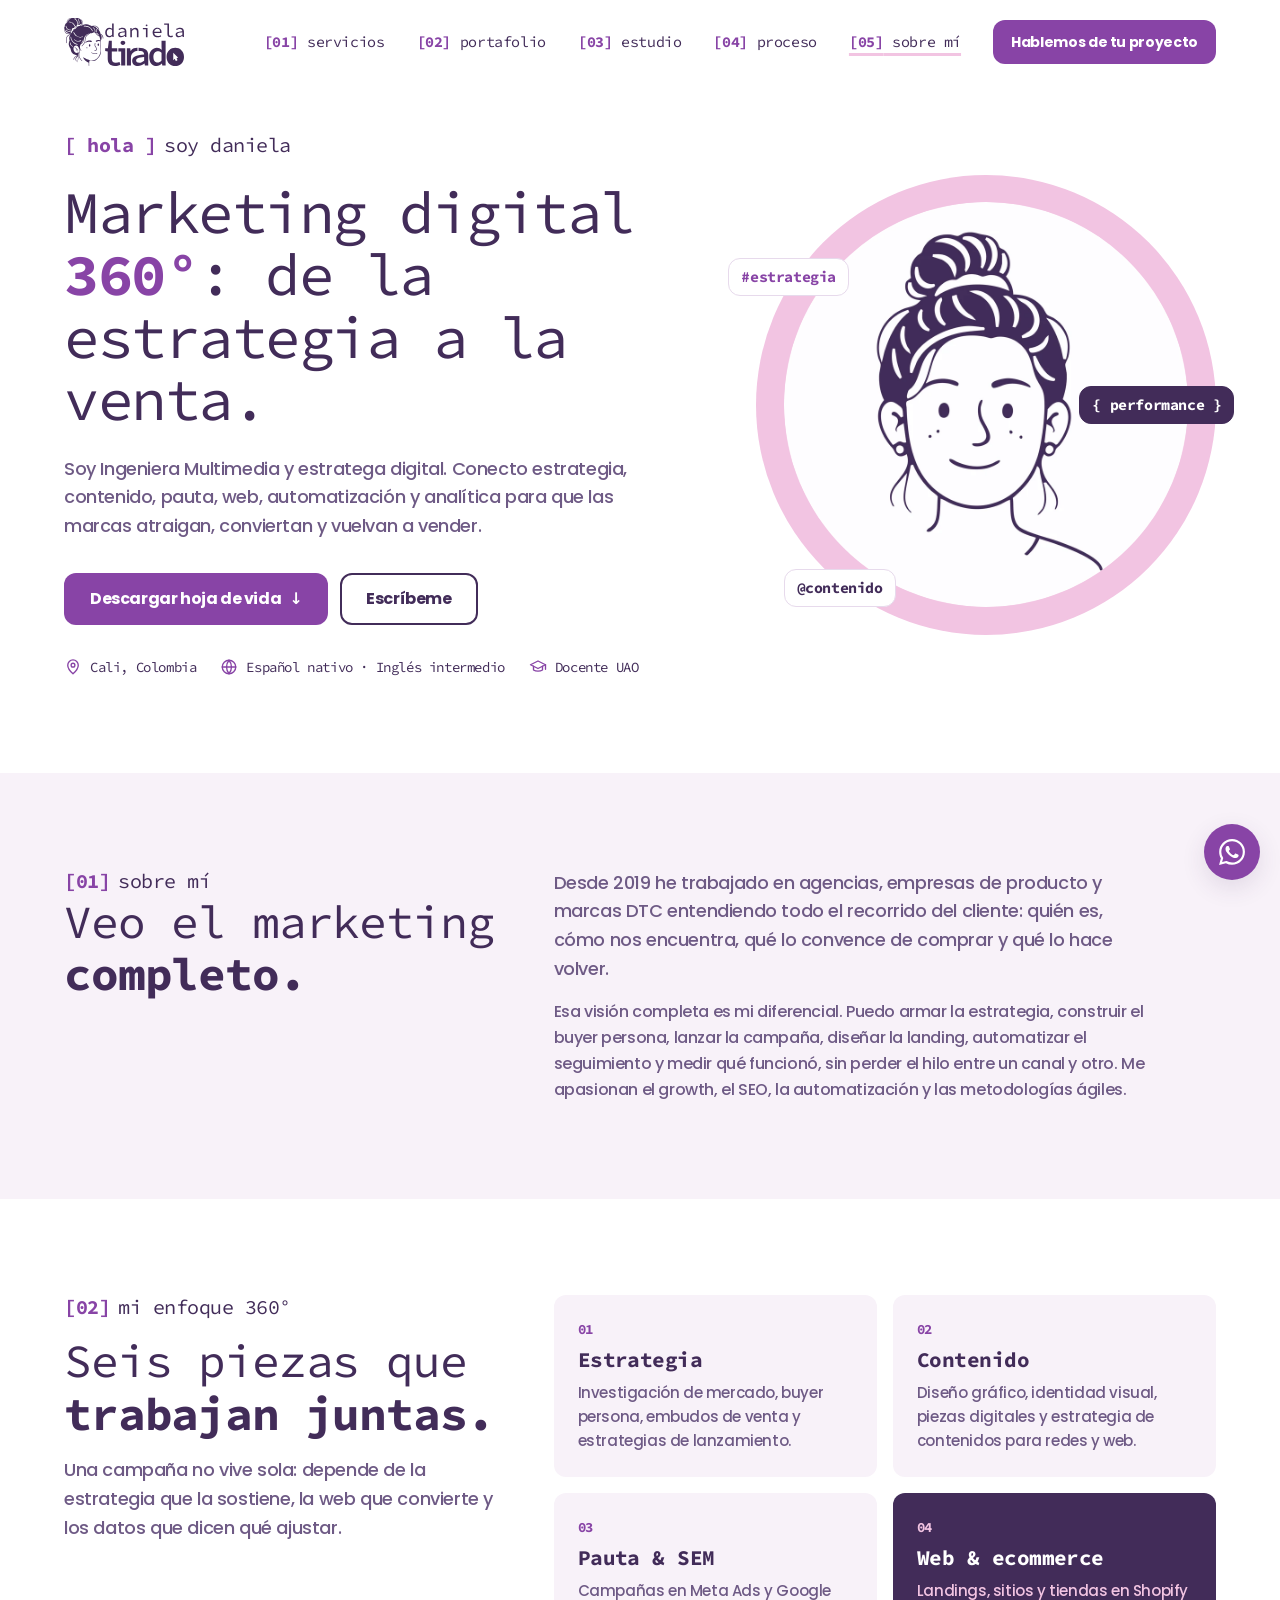
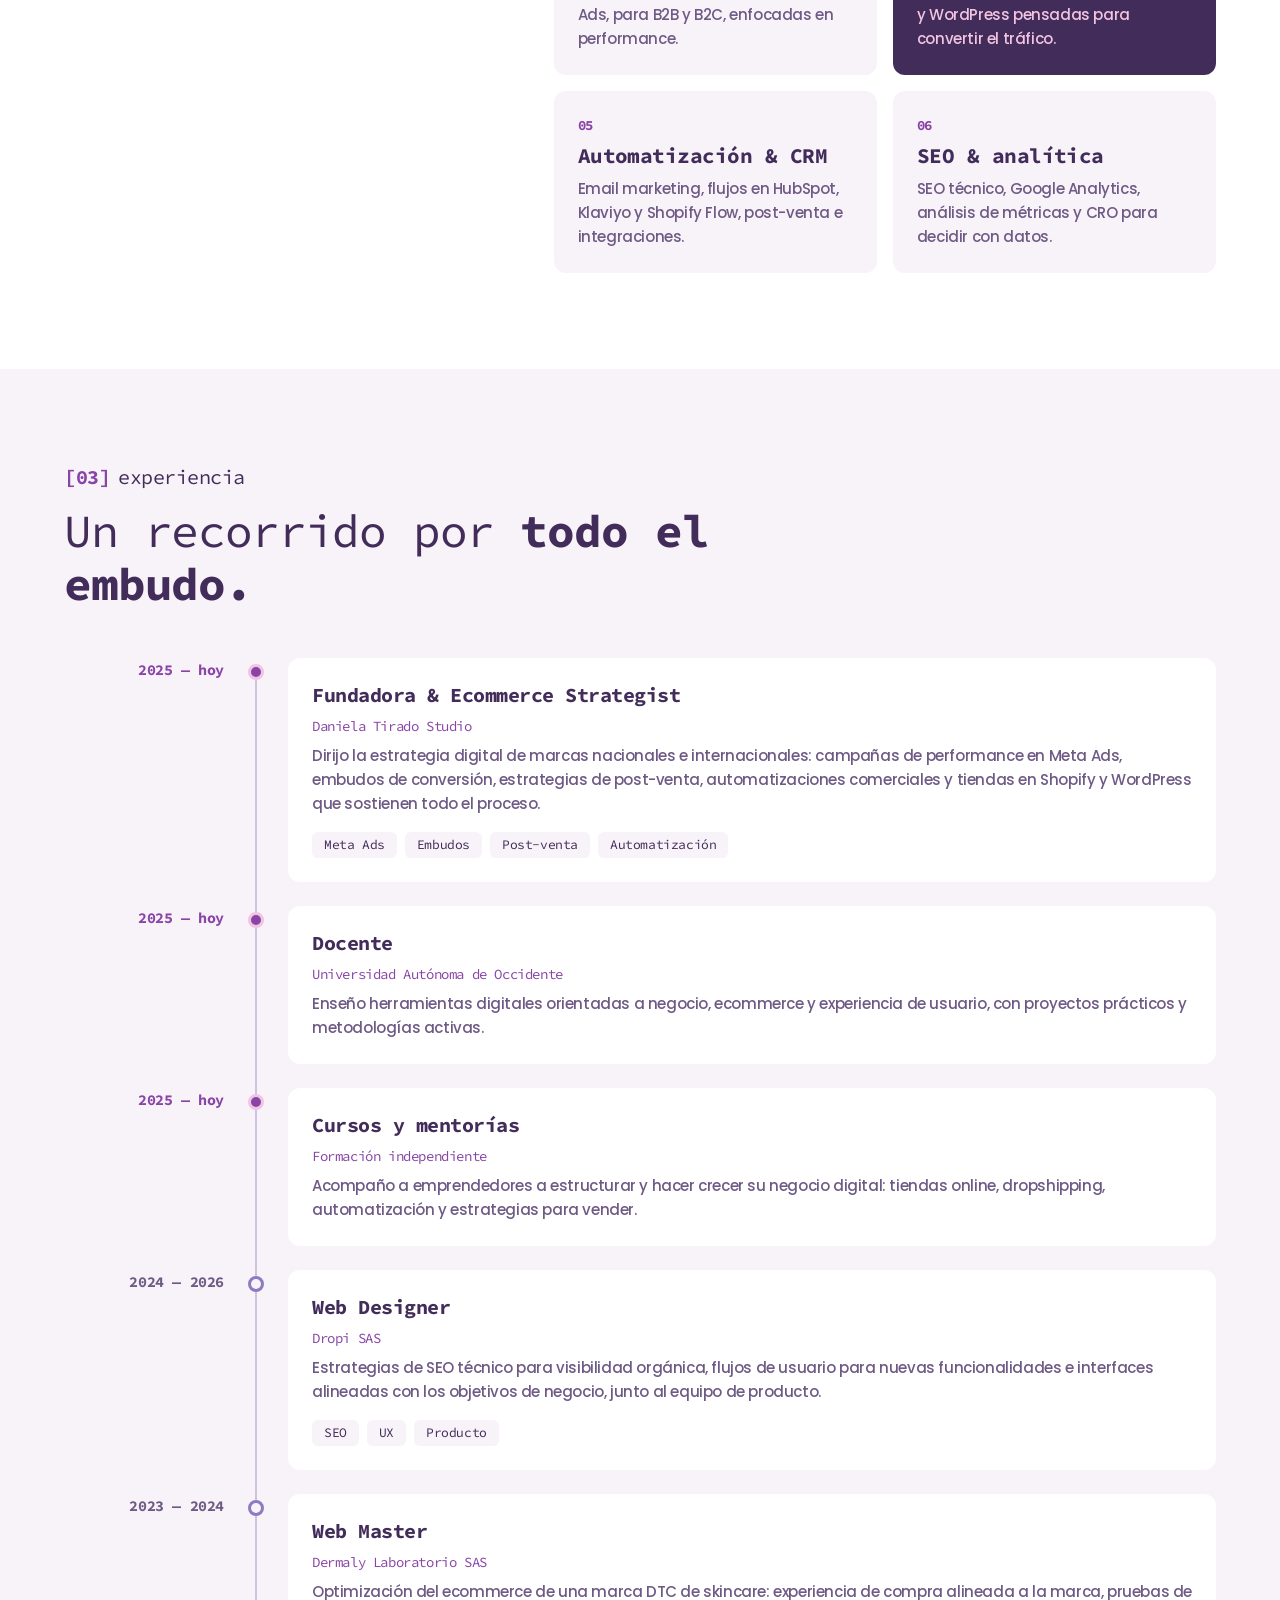
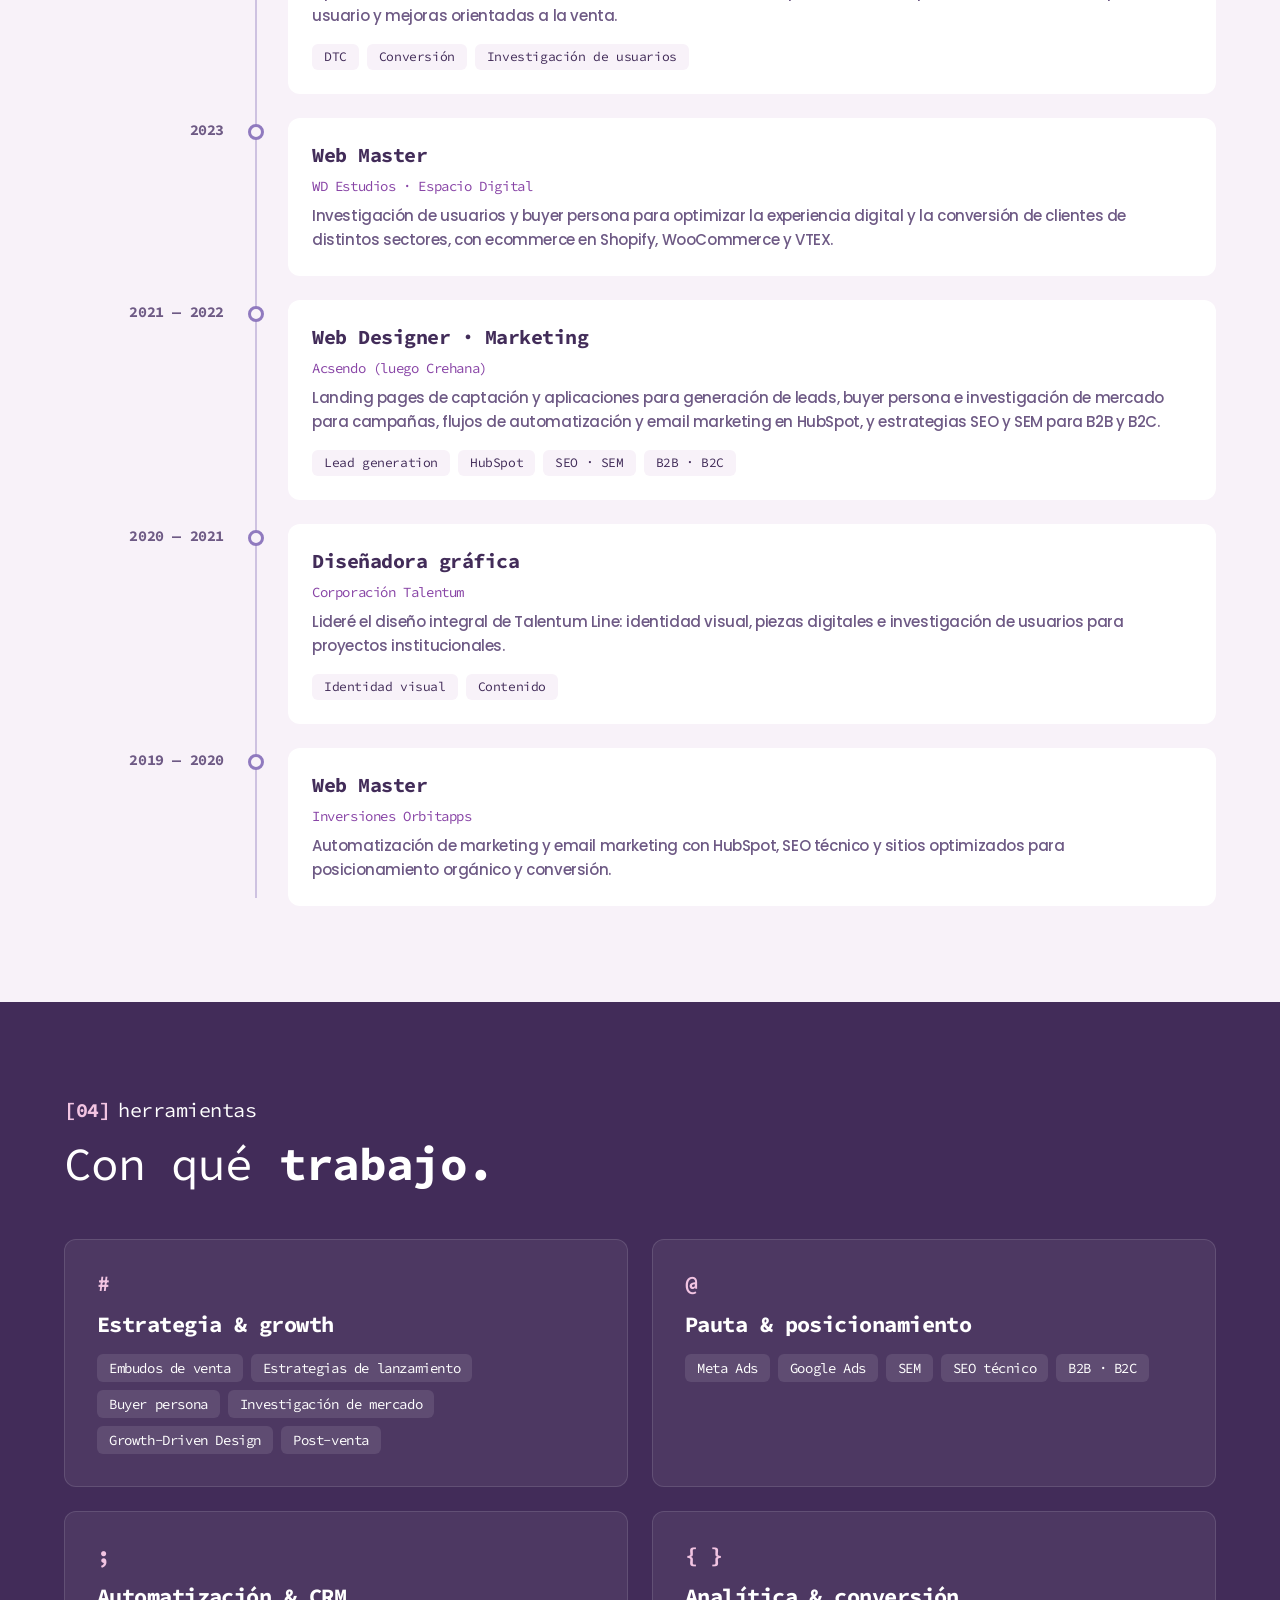
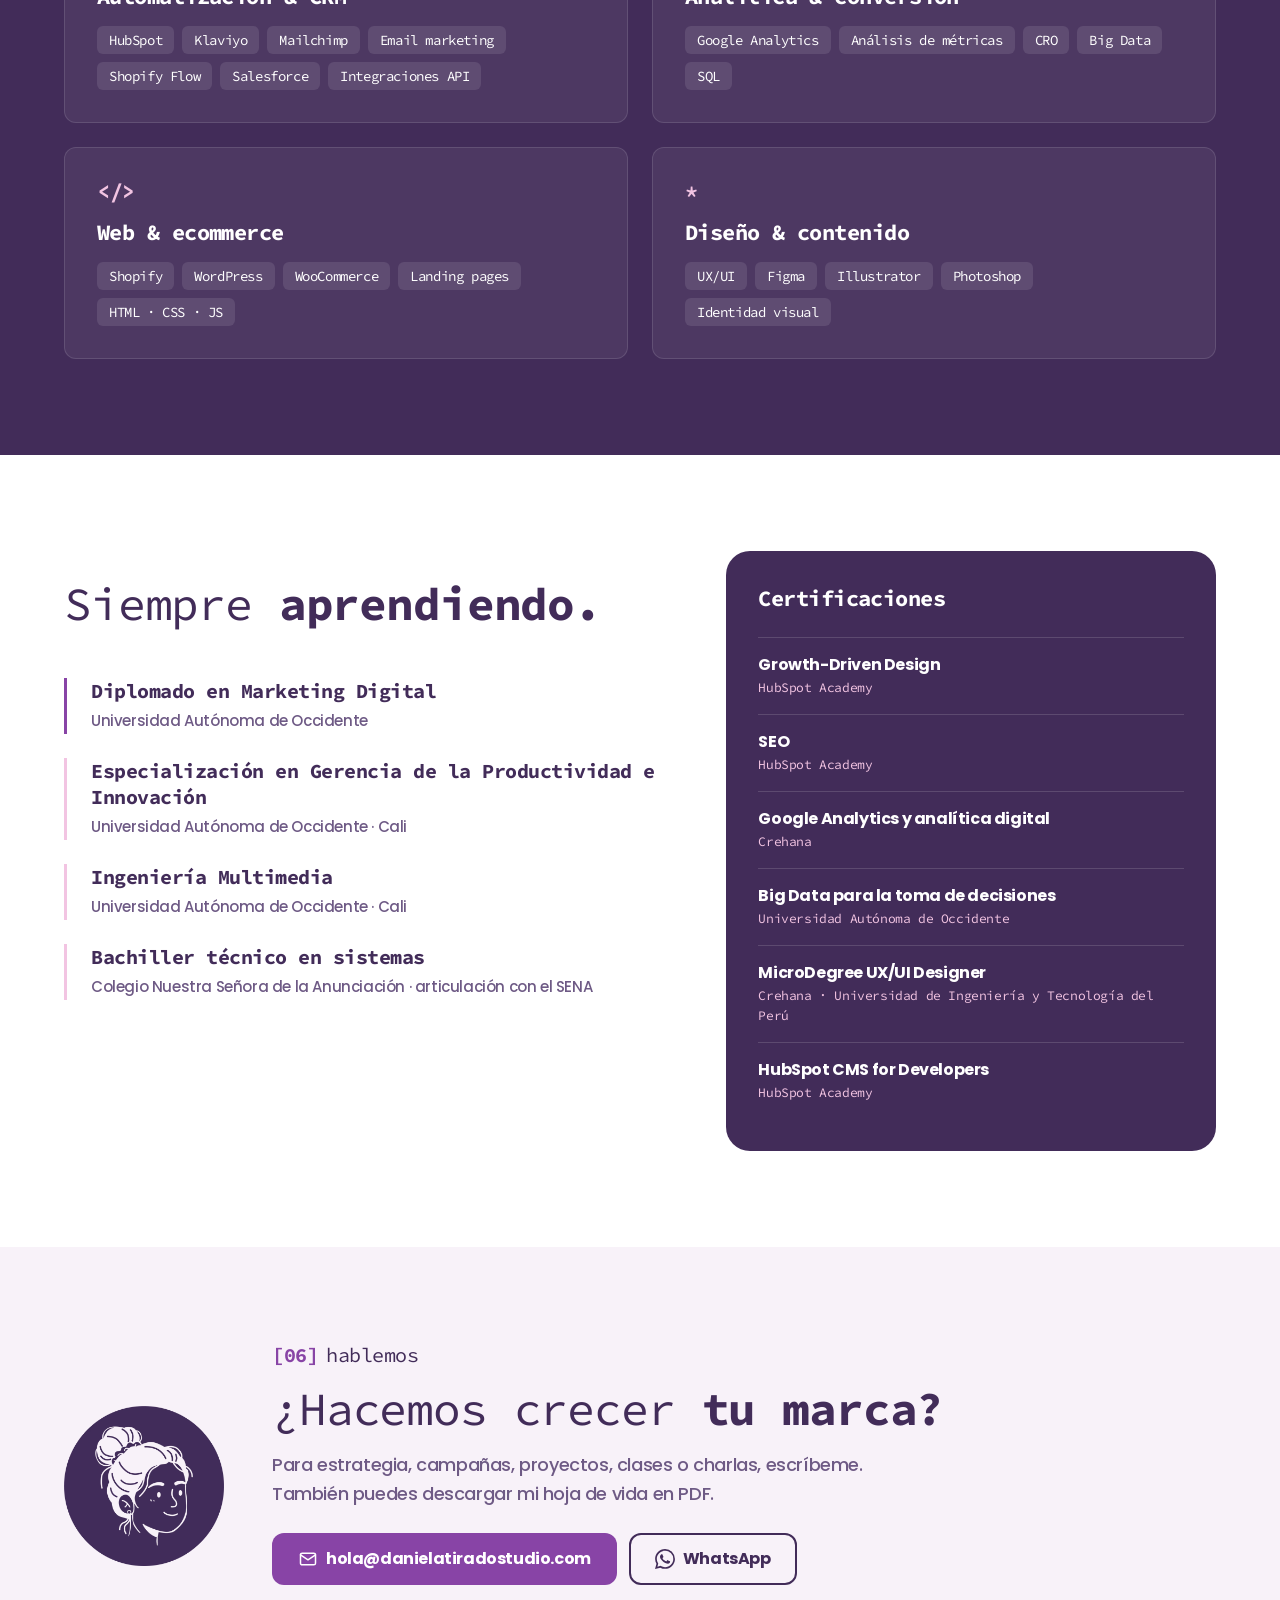
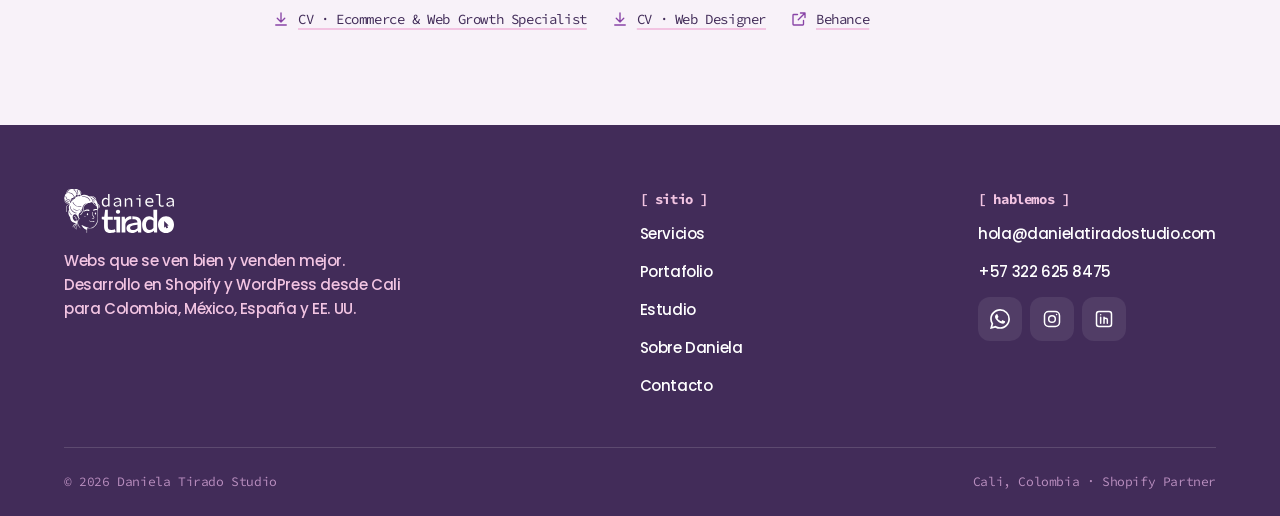
==== commit a44a0767: "Nuevo" ====
--- a/daniela.html
+++ b/daniela.html
@@ -4,7 +4,7 @@
 <meta charset="utf-8">
 <meta name="viewport" content="width=device-width, initial-scale=1">
 <title>Daniela Tirado · Hoja de vida</title>
-<meta name="description" content="Daniela Tirado, Ingeniera Multimedia de Cali: diseño web, desarrollo en Shopify y WordPress, UX/UI, SEO y marketing digital. Experiencia, formación y hoja de vida.">
+<meta name="description" content="Daniela Tirado, estratega de marketing digital 360° en Cali: estrategia, contenido, pauta en Meta y Google Ads, web y ecommerce, automatización, SEO y analítica.">
 <meta property="og:title" content="Daniela Tirado · Hoja de vida">
 <meta property="og:description" content="Webs que se ven bien y venden mejor. Shopify, WordPress, SEO y automatizaciones.">
 <meta property="og:image" content="/assets/retrato.webp">
@@ -15,7 +15,7 @@
 <link href="https://fonts.googleapis.com/css2?family=Poppins:wght@500;700&family=Source+Code+Pro:wght@400;700&display=swap" rel="stylesheet">
 <link rel="stylesheet" href="/styles.css">
 <script type="application/ld+json">
-{"@context":"https://schema.org","@type":"Person","name":"Daniela Tirado","jobTitle":"Ecommerce & Web Growth Specialist","address":{"@type":"PostalAddress","addressLocality":"Cali","addressCountry":"CO"},"alumniOf":"Universidad Autónoma de Occidente","worksFor":{"@type":"Organization","name":"Daniela Tirado Studio"},"sameAs":["https://www.behance.net/danielatirado"]}
+{"@context":"https://schema.org","@type":"Person","name":"Daniela Tirado","jobTitle":"Estratega de marketing digital 360°","address":{"@type":"PostalAddress","addressLocality":"Cali","addressCountry":"CO"},"alumniOf":"Universidad Autónoma de Occidente","worksFor":{"@type":"Organization","name":"Daniela Tirado Studio"},"sameAs":["https://www.behance.net/danielatirado"]}
 </script>
 </head>
 <body>
@@ -54,8 +54,8 @@
 <section class="container cv-hero">
   <div class="cv-hero__text">
     <p class="marker reveal"><b>[ hola ]</b><span>soy daniela</span></p>
-    <h1 class="display reveal" style="--d:.1s">Diseño, programo y hago que las webs <strong class="kw">vendan.</strong></h1>
-    <p class="lead reveal" style="--d:.2s">Soy Ingeniera Multimedia, de Cali. Llevo más de seis años entre diseño, código y marketing: empecé en agencias, pasé por empresas de producto y marcas DTC, y hoy dirijo mi propio estudio y doy clases en la universidad.</p>
+    <h1 class="display reveal" style="--d:.1s">Marketing digital <strong class="kw">360°</strong>: de la estrategia a la venta.</h1>
+    <p class="lead reveal" style="--d:.2s">Soy Ingeniera Multimedia y estratega digital. Conecto estrategia, contenido, pauta, web, automatización y analítica para que las marcas atraigan, conviertan y vuelvan a vender.</p>
     <div class="hero__ctas reveal" style="--d:.3s">
       <a class="btn btn--primary" href="/assets/cv/daniela-tirado-ecommerce-web-growth.pdf" download>Descargar hoja de vida <span class="arrow">↓</span></a>
       <a class="btn btn--secondary" href="#contacto-daniela">Escríbeme</a>
@@ -69,9 +69,9 @@
   <div class="cv-hero__art reveal" style="--d:.2s" aria-hidden="true">
     <div class="cv-hero__ring"></div>
     <img src="/assets/retrato.webp" alt="" width="460" height="460" class="float">
-    <span class="cv-hero__tag cv-hero__tag--a">&lt;ux/ui&gt;</span>
-    <span class="cv-hero__tag cv-hero__tag--b">{ shopify }</span>
-    <span class="cv-hero__tag cv-hero__tag--c">#wordpress</span>
+    <span class="cv-hero__tag cv-hero__tag--a">#estrategia</span>
+    <span class="cv-hero__tag cv-hero__tag--b">{ performance }</span>
+    <span class="cv-hero__tag cv-hero__tag--c">@contenido</span>
   </div>
 </section>
 
@@ -79,66 +79,89 @@
   <div class="container cv-about">
     <div>
       <p class="marker reveal"><b>[01]</b><span>sobre mí</span></p>
-      <h2 class="reveal">Una mirada <strong>híbrida.</strong></h2>
+      <h2 class="reveal">Veo el marketing <strong>completo.</strong></h2>
     </div>
     <div class="cv-about__body">
-      <p class="lead reveal">Combino diseño, desarrollo y marketing para crear soluciones enfocadas en resultados medibles. He trabajado con marcas, ecommerce y agencias ayudándolos a optimizar su presencia digital, mejorar conversiones y automatizar procesos comerciales.</p>
-      <p class="reveal">Me apasionan el UX/UI, el SEO, las metodologías ágiles y la automatización. Me gusta aprender todo el tiempo y aportar a los equipos lo que sé para llegar juntos a los objetivos.</p>
+      <p class="lead reveal">Desde 2019 he trabajado en agencias, empresas de producto y marcas DTC entendiendo todo el recorrido del cliente: quién es, cómo nos encuentra, qué lo convence de comprar y qué lo hace volver.</p>
+      <p class="reveal">Esa visión completa es mi diferencial. Puedo armar la estrategia, construir el buyer persona, lanzar la campaña, diseñar la landing, automatizar el seguimiento y medir qué funcionó, sin perder el hilo entre un canal y otro. Me apasionan el growth, el SEO, la automatización y las metodologías ágiles.</p>
     </div>
   </div>
 </section>
 
 <section class="section">
+  <div class="container m360">
+    <div class="m360__intro">
+      <p class="marker reveal"><b>[02]</b><span>mi enfoque 360°</span></p>
+      <h2 class="reveal">Seis piezas que <strong>trabajan juntas.</strong></h2>
+      <p class="lead reveal">Una campaña no vive sola: depende de la estrategia que la sostiene, la web que convierte y los datos que dicen qué ajustar.</p>
+    </div>
+    <ol class="m360__grid">
+      <li class="m360__item reveal"><span class="m360__n">01</span><h3>Estrategia</h3><p>Investigación de mercado, buyer persona, embudos de venta y estrategias de lanzamiento.</p></li>
+      <li class="m360__item reveal" style="--d:.06s"><span class="m360__n">02</span><h3>Contenido</h3><p>Diseño gráfico, identidad visual, piezas digitales y estrategia de contenidos para redes y web.</p></li>
+      <li class="m360__item reveal" style="--d:.12s"><span class="m360__n">03</span><h3>Pauta &amp; SEM</h3><p>Campañas en Meta Ads y Google Ads, para B2B y B2C, enfocadas en performance.</p></li>
+      <li class="m360__item reveal" style="--d:.18s"><span class="m360__n">04</span><h3>Web &amp; ecommerce</h3><p>Landings, sitios y tiendas en Shopify y WordPress pensadas para convertir el tráfico.</p></li>
+      <li class="m360__item reveal" style="--d:.24s"><span class="m360__n">05</span><h3>Automatización &amp; CRM</h3><p>Email marketing, flujos en HubSpot, Klaviyo y Shopify Flow, post-venta e integraciones.</p></li>
+      <li class="m360__item reveal" style="--d:.30s"><span class="m360__n">06</span><h3>SEO &amp; analítica</h3><p>SEO técnico, Google Analytics, análisis de métricas y CRO para decidir con datos.</p></li>
+    </ol>
+  </div>
+</section>
+
+<section class="section section--soft">
   <div class="container">
     <div class="section__head">
-      <p class="marker reveal"><b>[02]</b><span>experiencia</span></p>
-      <h2 class="reveal">De agencias a <strong>mi propio estudio.</strong></h2>
+      <p class="marker reveal"><b>[03]</b><span>experiencia</span></p>
+      <h2 class="reveal">Un recorrido por <strong>todo el embudo.</strong></h2>
     </div>
     <ol class="timeline">
       <li class="tl reveal tl--now">
         <span class="tl__date">2025 — hoy</span>
         <div class="tl__body"><h3>Fundadora &amp; Ecommerce Strategist</h3><p class="tl__org">Daniela Tirado Studio</p>
-        <p>Dirijo y ejecuto proyectos web y ecommerce en Shopify y WordPress para marcas nacionales e internacionales: tiendas enfocadas en conversión, automatizaciones, integraciones, SEO técnico y estrategias de performance con Meta Ads y post-venta.</p></div>
+        <p>Dirijo la estrategia digital de marcas nacionales e internacionales: campañas de performance en Meta Ads, embudos de conversión, estrategias de post-venta, automatizaciones comerciales y tiendas en Shopify y WordPress que sostienen todo el proceso.</p>
+        <ul class="tl__tags"><li>Meta Ads</li><li>Embudos</li><li>Post-venta</li><li>Automatización</li></ul></div>
       </li>
       <li class="tl reveal tl--now">
         <span class="tl__date">2025 — hoy</span>
         <div class="tl__body"><h3>Docente</h3><p class="tl__org">Universidad Autónoma de Occidente</p>
-        <p>Formación en desarrollo web, ecommerce y herramientas digitales orientadas a negocio, con proyectos académicos prácticos y acompañamiento en investigación aplicada y UX.</p></div>
+        <p>Enseño herramientas digitales orientadas a negocio, ecommerce y experiencia de usuario, con proyectos prácticos y metodologías activas.</p></div>
       </li>
       <li class="tl reveal tl--now">
         <span class="tl__date">2025 — hoy</span>
         <div class="tl__body"><h3>Cursos y mentorías</h3><p class="tl__org">Formación independiente</p>
-        <p>Diseño y dicto cursos prácticos de Shopify, WordPress y dropshipping, y acompaño a emprendedores en la creación y optimización de sus tiendas online.</p></div>
+        <p>Acompaño a emprendedores a estructurar y hacer crecer su negocio digital: tiendas online, dropshipping, automatización y estrategias para vender.</p></div>
       </li>
       <li class="tl reveal">
         <span class="tl__date">2024 — 2026</span>
         <div class="tl__body"><h3>Web Designer</h3><p class="tl__org">Dropi SAS</p>
-        <p>Administración y optimización de sitios WordPress, SEO técnico, flujos de usuario para nuevas funcionalidades y evolución del sistema de diseño junto al equipo de producto.</p></div>
+        <p>Estrategias de SEO técnico para visibilidad orgánica, flujos de usuario para nuevas funcionalidades e interfaces alineadas con los objetivos de negocio, junto al equipo de producto.</p>
+        <ul class="tl__tags"><li>SEO</li><li>UX</li><li>Producto</li></ul></div>
       </li>
       <li class="tl reveal">
         <span class="tl__date">2023 — 2024</span>
         <div class="tl__body"><h3>Web Master</h3><p class="tl__org">Dermaly Laboratorio SAS</p>
-        <p>Desarrollo y optimización del ecommerce Shopify de una marca DTC de skincare, con mejoras de UX alineadas a la marca y pruebas de usuario.</p></div>
+        <p>Optimización del ecommerce de una marca DTC de skincare: experiencia de compra alineada a la marca, pruebas de usuario y mejoras orientadas a la venta.</p>
+        <ul class="tl__tags"><li>DTC</li><li>Conversión</li><li>Investigación de usuarios</li></ul></div>
       </li>
       <li class="tl reveal">
         <span class="tl__date">2023</span>
-        <div class="tl__body"><h3>Web Master</h3><p class="tl__org">Espacio Digital · WD Estudios</p>
-        <p>Desarrollo avanzado en WordPress (hooks, filtros, plantillas y plugins a medida), Shopify, Drupal, Magento y VTEX con HTML, CSS, JavaScript, PHP, Liquid, React y Python.</p></div>
+        <div class="tl__body"><h3>Web Master</h3><p class="tl__org">WD Estudios · Espacio Digital</p>
+        <p>Investigación de usuarios y buyer persona para optimizar la experiencia digital y la conversión de clientes de distintos sectores, con ecommerce en Shopify, WooCommerce y VTEX.</p></div>
       </li>
       <li class="tl reveal">
         <span class="tl__date">2021 — 2022</span>
-        <div class="tl__body"><h3>Web Designer</h3><p class="tl__org">Acsendo (luego Crehana)</p>
-        <p>Landing pages de captación, aplicaciones web para generación de leads, buyer persona, automatizaciones con HubSpot y estrategias SEO/SEM para B2B y B2C.</p></div>
+        <div class="tl__body"><h3>Web Designer · Marketing</h3><p class="tl__org">Acsendo (luego Crehana)</p>
+        <p>Landing pages de captación y aplicaciones para generación de leads, buyer persona e investigación de mercado para campañas, flujos de automatización y email marketing en HubSpot, y estrategias SEO y SEM para B2B y B2C.</p>
+        <ul class="tl__tags"><li>Lead generation</li><li>HubSpot</li><li>SEO · SEM</li><li>B2B · B2C</li></ul></div>
       </li>
       <li class="tl reveal">
         <span class="tl__date">2020 — 2021</span>
         <div class="tl__body"><h3>Diseñadora gráfica</h3><p class="tl__org">Corporación Talentum</p>
-        <p>Identidad visual y piezas del proyecto Talentum Line, investigación de usuarios y sitios gubernamentales (.gov.co) de talento y transformación digital.</p></div>
+        <p>Lideré el diseño integral de Talentum Line: identidad visual, piezas digitales e investigación de usuarios para proyectos institucionales.</p>
+        <ul class="tl__tags"><li>Identidad visual</li><li>Contenido</li></ul></div>
       </li>
       <li class="tl reveal">
         <span class="tl__date">2019 — 2020</span>
         <div class="tl__body"><h3>Web Master</h3><p class="tl__org">Inversiones Orbitapps</p>
-        <p>Mi primer trabajo: sitios en HTML, CSS y JavaScript, WordPress, Shopify, SEO técnico y email marketing con HubSpot.</p></div>
+        <p>Automatización de marketing y email marketing con HubSpot, SEO técnico y sitios optimizados para posicionamiento orgánico y conversión.</p></div>
       </li>
     </ol>
   </div>
@@ -147,18 +170,22 @@
 <section class="section section--dark on-dark">
   <div class="container">
     <div class="section__head">
-      <p class="marker reveal"><b>[03]</b><span>habilidades</span></p>
-      <h2 class="reveal">Lo que traigo <strong>a la mesa.</strong></h2>
+      <p class="marker reveal"><b>[04]</b><span>herramientas</span></p>
+      <h2 class="reveal">Con qué <strong>trabajo.</strong></h2>
     </div>
     <div class="skills">
-      <div class="skill reveal"><span class="skill__glyph">&lt;/&gt;</span><h3>Desarrollo web</h3>
-        <ul class="chips"><li>WordPress</li><li>Elementor</li><li>WooCommerce</li><li>Shopify · Liquid</li><li>HTML · CSS</li><li>JavaScript</li><li>React</li><li>PHP</li><li>Python</li><li>Integraciones API</li><li>Optimización de velocidad</li></ul></div>
-      <div class="skill reveal" style="--d:.08s"><span class="skill__glyph">{ }</span><h3>Diseño &amp; UX</h3>
-        <ul class="chips"><li>UX/UI</li><li>Figma</li><li>Illustrator</li><li>Photoshop</li><li>Investigación de usuarios</li><li>Buyer persona</li><li>Sistemas de diseño</li></ul></div>
-      <div class="skill reveal" style="--d:.16s"><span class="skill__glyph">;</span><h3>Ecommerce &amp; automatización</h3>
-        <ul class="chips"><li>Shopify Flow</li><li>Klaviyo</li><li>Mailchimp</li><li>HubSpot</li><li>Siigo + Shopify</li><li>CRO</li><li>Post-venta</li></ul></div>
-      <div class="skill reveal" style="--d:.24s"><span class="skill__glyph">@</span><h3>Marketing digital</h3>
-        <ul class="chips"><li>SEO técnico</li><li>Meta Ads</li><li>Google Ads</li><li>Google Analytics</li><li>Embudos de venta</li><li>Lanzamientos</li><li>Análisis de métricas</li></ul></div>
+      <div class="skill reveal"><span class="skill__glyph">#</span><h3>Estrategia &amp; growth</h3>
+        <ul class="chips"><li>Embudos de venta</li><li>Estrategias de lanzamiento</li><li>Buyer persona</li><li>Investigación de mercado</li><li>Growth-Driven Design</li><li>Post-venta</li></ul></div>
+      <div class="skill reveal" style="--d:.08s"><span class="skill__glyph">@</span><h3>Pauta &amp; posicionamiento</h3>
+        <ul class="chips"><li>Meta Ads</li><li>Google Ads</li><li>SEM</li><li>SEO técnico</li><li>B2B · B2C</li></ul></div>
+      <div class="skill reveal" style="--d:.16s"><span class="skill__glyph">;</span><h3>Automatización &amp; CRM</h3>
+        <ul class="chips"><li>HubSpot</li><li>Klaviyo</li><li>Mailchimp</li><li>Email marketing</li><li>Shopify Flow</li><li>Salesforce</li><li>Integraciones API</li></ul></div>
+      <div class="skill reveal" style="--d:.24s"><span class="skill__glyph">{ }</span><h3>Analítica &amp; conversión</h3>
+        <ul class="chips"><li>Google Analytics</li><li>Análisis de métricas</li><li>CRO</li><li>Big Data</li><li>SQL</li></ul></div>
+      <div class="skill reveal"><span class="skill__glyph">&lt;/&gt;</span><h3>Web &amp; ecommerce</h3>
+        <ul class="chips"><li>Shopify</li><li>WordPress</li><li>WooCommerce</li><li>Landing pages</li><li>HTML · CSS · JS</li></ul></div>
+      <div class="skill reveal" style="--d:.08s"><span class="skill__glyph">*</span><h3>Diseño &amp; contenido</h3>
+        <ul class="chips"><li>UX/UI</li><li>Figma</li><li>Illustrator</li><li>Photoshop</li><li>Identidad visual</li></ul></div>
     </div>
   </div>
 </section>
@@ -166,24 +193,24 @@
 <section class="section">
   <div class="container cv-edu">
     <div>
-      <p class="marker reveal"><b>[04]</b><span>formación</span></p>
+      <p class="marker reveal"><b>[05]</b><span>formación</span></p>
       <h2 class="reveal">Siempre <strong>aprendiendo.</strong></h2>
       <ul class="edu">
+        <li class="reveal"><h3>Diplomado en Marketing Digital</h3><p>Universidad Autónoma de Occidente</p></li>
         <li class="reveal"><h3>Especialización en Gerencia de la Productividad e Innovación</h3><p>Universidad Autónoma de Occidente · Cali</p></li>
         <li class="reveal"><h3>Ingeniería Multimedia</h3><p>Universidad Autónoma de Occidente · Cali</p></li>
-        <li class="reveal"><h3>Diplomado en Marketing Digital</h3><p>Universidad Autónoma de Occidente</p></li>
         <li class="reveal"><h3>Bachiller técnico en sistemas</h3><p>Colegio Nuestra Señora de la Anunciación · articulación con el SENA</p></li>
       </ul>
     </div>
     <div class="certs reveal">
       <h3 class="certs__title">Certificaciones</h3>
       <ul>
-        <li><strong>MicroDegree UX/UI Designer</strong><span>Crehana · Universidad de Ingeniería y Tecnología del Perú</span></li>
-        <li><strong>HubSpot CMS for Developers</strong><span>HubSpot Academy</span></li>
         <li><strong>Growth-Driven Design</strong><span>HubSpot Academy</span></li>
         <li><strong>SEO</strong><span>HubSpot Academy</span></li>
         <li><strong>Google Analytics y analítica digital</strong><span>Crehana</span></li>
         <li><strong>Big Data para la toma de decisiones</strong><span>Universidad Autónoma de Occidente</span></li>
+        <li><strong>MicroDegree UX/UI Designer</strong><span>Crehana · Universidad de Ingeniería y Tecnología del Perú</span></li>
+        <li><strong>HubSpot CMS for Developers</strong><span>HubSpot Academy</span></li>
       </ul>
     </div>
   </div>
@@ -193,9 +220,9 @@
   <div class="container cv-cta">
     <img src="/assets/retrato-dark.webp" alt="" width="160" height="160" class="cv-cta__img float">
     <div class="cv-cta__text">
-      <p class="marker"><b>[05]</b><span>hablemos</span></p>
-      <h2>¿Trabajamos <strong>juntas?</strong></h2>
-      <p class="lead">Para proyectos, clases, charlas o colaboraciones, escríbeme. También puedes descargar mi hoja de vida en PDF.</p>
+      <p class="marker"><b>[06]</b><span>hablemos</span></p>
+      <h2>¿Hacemos crecer <strong>tu marca?</strong></h2>
+      <p class="lead">Para estrategia, campañas, proyectos, clases o charlas, escríbeme. También puedes descargar mi hoja de vida en PDF.</p>
       <div class="hero__ctas">
         <a class="btn btn--primary" href="mailto:hola@danielatiradostudio.com"><svg class="icon"><use href="#i-mail"/></svg>hola@danielatiradostudio.com</a>
         <a class="btn btn--secondary" href="https://wa.me/573226258475" target="_blank" rel="noopener"><svg class="icon icon--fill"><use href="#i-whatsapp"/></svg>WhatsApp</a>
--- a/styles.css
+++ b/styles.css
@@ -318,6 +318,28 @@
   .skill,.certs{padding:var(--space-6)}
 }
 
+
+/* Enfoque 360° */
+.m360{display:grid;grid-template-columns:.8fr 1.2fr;gap:var(--space-12);align-items:start}
+.m360__intro{display:flex;flex-direction:column;gap:var(--space-4);position:sticky;top:120px}
+.m360__grid{list-style:none;margin:0;padding:0;display:grid;grid-template-columns:repeat(2,minmax(0,1fr));gap:var(--space-4);counter-reset:m}
+.m360__item{background:var(--surface-soft);border-radius:var(--radius-md);padding:var(--space-6);display:flex;flex-direction:column;gap:var(--space-2);position:relative;overflow:hidden;transition:box-shadow .25s var(--ease),transform .25s var(--ease),background .25s}
+.m360__item:hover{box-shadow:var(--shadow-card);transform:translateY(-4px)}
+.m360__item:nth-child(4){background:var(--surface-inverse)}
+.m360__item:nth-child(4) h3{color:var(--blanco)}.m360__item:nth-child(4) p{color:var(--rosa)}.m360__item:nth-child(4) .m360__n{color:var(--rosa)}
+.m360__n{font:700 14px/20px var(--font-mono);color:var(--brand)}
+.m360__item h3{font-size:21px;line-height:26px}
+.m360__item p{color:var(--ink-muted);font-size:15px;line-height:24px}
+.tl__tags{list-style:none;margin:var(--space-2) 0 0;padding:0;display:flex;flex-wrap:wrap;gap:var(--space-2)}
+.tl__tags li{font:400 13px/18px var(--font-mono);background:var(--surface);color:var(--ink);padding:var(--space-1) var(--space-3);border-radius:var(--radius-sm)}
+.section--soft .tl__body{background:var(--surface)}
+.section--soft .tl__tags li{background:var(--surface-soft)}
+.section--soft .tl::before{background:var(--surface-soft)}
+.section--soft .tl--now::before{background:var(--brand)}
+.section--soft .timeline::before{background:var(--lavanda);opacity:.4}
+@media (max-width:1000px){.m360{grid-template-columns:1fr}.m360__intro{position:static}}
+@media (max-width:600px){.m360__grid{grid-template-columns:1fr}}
+
 /* ---------- Responsive ---------- */
 @media (max-width:1100px){
   .hero{grid-template-columns:1fr}
@@ -365,3 +387,4 @@
 .project:hover .project__ph-glyph{transform:translateX(-12px) rotate(-6deg)}
 .project__ph-name{position:relative;font:700 clamp(24px,2.4vw,34px)/1.1 var(--font-mono);letter-spacing:var(--tracking)}
 .project__ph-url{position:relative;font:400 14px/20px var(--font-mono);color:var(--rosa)}
+.cv-hero .display{font-size:clamp(38px,4.6vw,62px)}
